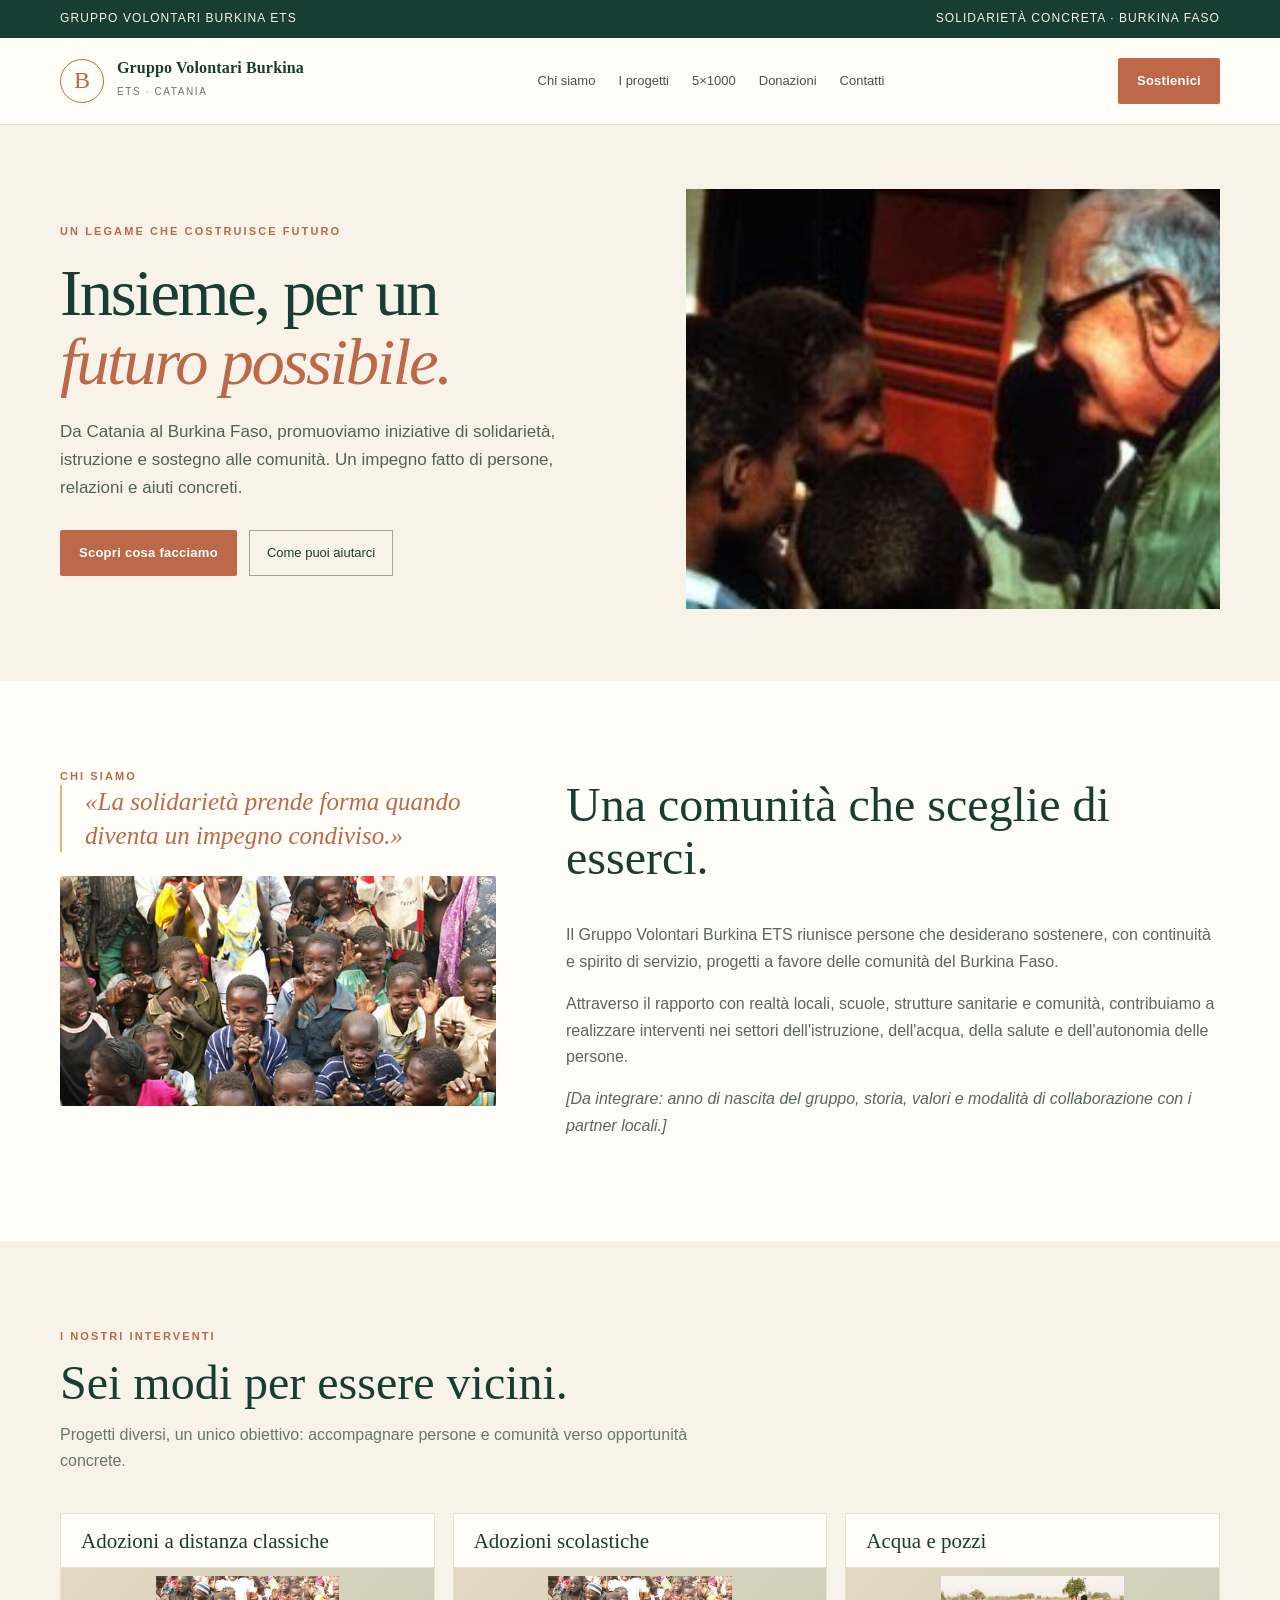
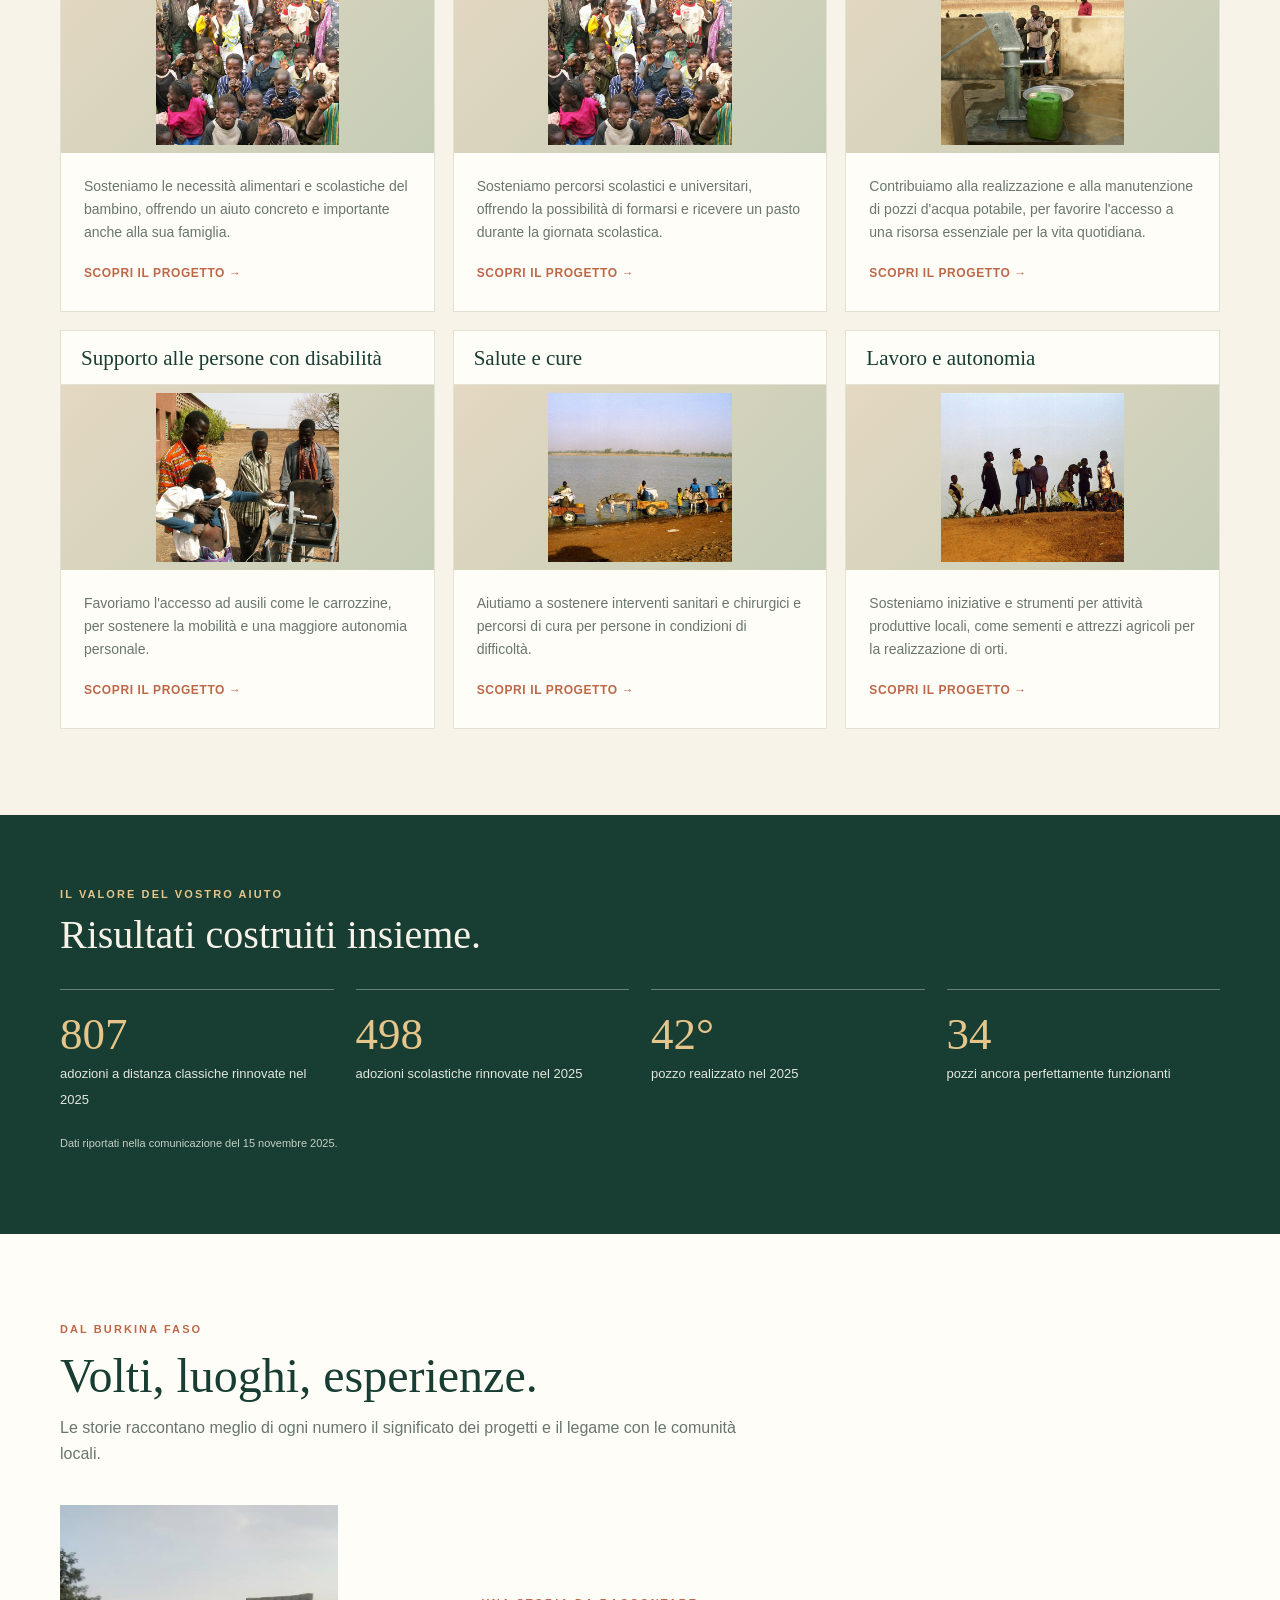
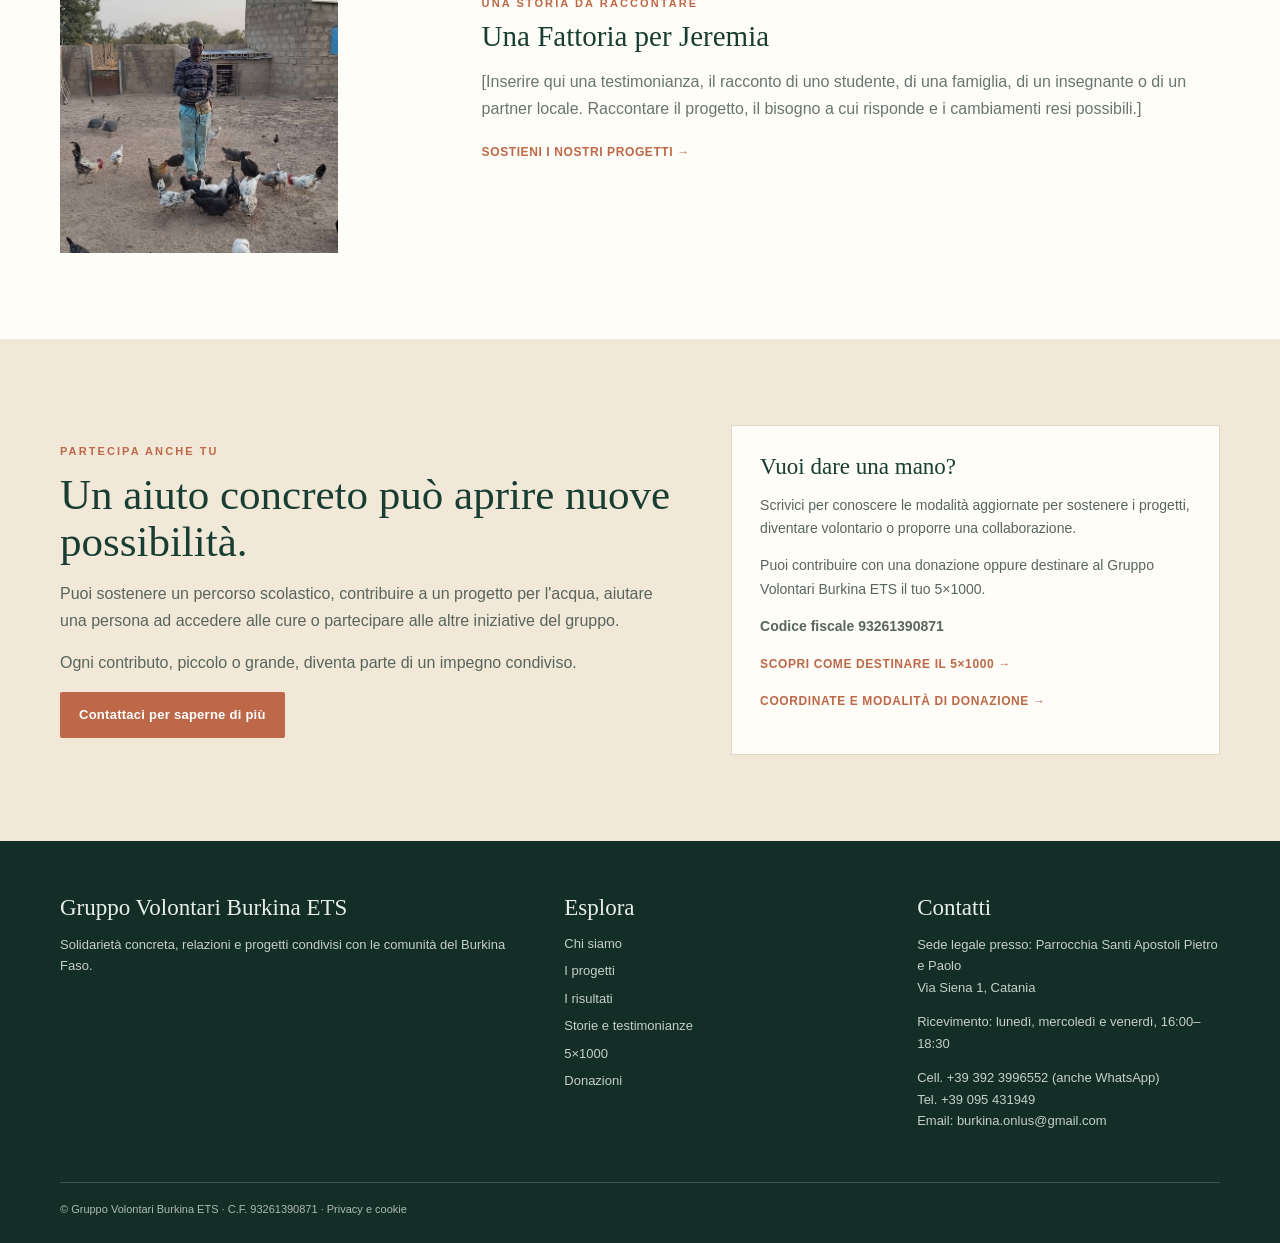
==== index.html @ 6a4afa29 "Remove publication reminder from impact section" ====
<!doctype html>
<html lang="it">
<head>
<meta charset="utf-8"><meta name="viewport" content="width=device-width, initial-scale=1">
<title>Gruppo Volontari Burkina ETS</title>
<meta name="description" content="Gruppo Volontari Burkina ETS: sostegni a distanza, acqua, salute, istruzione e progetti di autonomia in Burkina Faso.">
<style>
:root{--green:#183d32;--green2:#2f5b49;--cream:#f7f3e9;--paper:#fffdf8;--rust:#bd6848;--gold:#d8b879;--ink:#23332c;--muted:#68766d;--line:#e5e0d4;--max:1160px}
*{box-sizing:border-box}html{scroll-behavior:smooth}body{margin:0;background:var(--paper);color:var(--ink);font:16px/1.65 'Avenir Next',Avenir,'Segoe UI',sans-serif}a{color:inherit;text-decoration:none}.wrap{width:min(var(--max),calc(100% - 48px));margin:auto}
.topline{background:var(--green);color:#f8f2e6;font-size:12px;letter-spacing:.09em;text-transform:uppercase;padding:9px 0}.topline .wrap{display:flex;justify-content:space-between;gap:18px}
header{background:var(--paper);position:sticky;top:0;z-index:10;border-bottom:1px solid var(--line)}.nav{height:86px;display:flex;align-items:center;justify-content:space-between;gap:25px}.brand{display:flex;align-items:center;gap:13px}.mark{width:44px;height:44px;border:1px solid var(--rust);border-radius:50%;display:grid;place-items:center;color:var(--rust);font-family:Georgia,serif;font-size:24px}.brand strong{display:block;font:700 16px/1.2 Georgia,serif;letter-spacing:.01em;color:var(--green)}.brand small{font-size:10px;letter-spacing:.16em;text-transform:uppercase;color:var(--muted)}nav{display:flex;align-items:center;gap:23px;font-size:13px;color:#40554a}nav a:hover{color:var(--rust)}.nav-cta,.btn{display:inline-flex;align-items:center;justify-content:center;background:var(--rust);color:white;padding:12px 19px;border-radius:2px;font-size:13px;font-weight:650;letter-spacing:.02em}.nav-cta:hover,.btn:hover{background:#9f5237}
.hero{background:var(--cream);padding:64px 0 72px;overflow:hidden}.hero-grid{display:grid;grid-template-columns:1.03fr .97fr;gap:58px;align-items:center}.eyebrow{font-size:11px;letter-spacing:.19em;text-transform:uppercase;color:var(--rust);font-weight:700}.hero h1{font:500 clamp(42px,5.2vw,70px)/1.04 Georgia,serif;color:var(--green);letter-spacing:-.035em;margin:18px 0 22px}.hero h1 em{font-weight:400;color:var(--rust)}.hero p{font-size:17px;max-width:520px;color:#536258;margin:0 0 28px}.hero-actions{display:flex;gap:12px;align-items:center;flex-wrap:wrap}.btn-outline{display:inline-flex;padding:11px 17px;border:1px solid #9aa69b;color:var(--green);font-size:13px}.visual{position:relative;min-height:420px;height:420px;background:#e8dfcb;overflow:hidden}.visual img{position:absolute;inset:0;width:100%;height:100%;object-fit:cover;display:block}
.section{padding:86px 0}.section-head{max-width:680px;margin-bottom:38px}.section-head h2{font:500 clamp(32px,4vw,48px)/1.1 Georgia,serif;color:var(--green);margin:12px 0}.section-head p{color:var(--muted);margin:0}.intro{display:grid;grid-template-columns:.8fr 1.2fr;gap:70px;align-items:start}.intro-quote{font:italic 25px/1.35 Georgia,serif;color:var(--rust);border-left:2px solid var(--gold);padding-left:23px}.intro-copy p{margin-top:0;color:#59675e}
.projects{background:var(--cream)}.cards{display:grid;grid-template-columns:repeat(3,1fr);gap:18px}.project{background:var(--paper);border:1px solid var(--line)}.project-img{height:185px;display:grid;place-items:center;background:linear-gradient(135deg,#e4d8c2,#c5cdb6);position:relative;color:#425a4b}.project-img.alt{background:linear-gradient(135deg,#d7c5ad,#b5c4bd)}.project-img.gallery{display:grid;grid-template-columns:repeat(3,1fr);gap:3px;background:var(--paper);overflow:hidden}.project-img.gallery img{width:100%;height:100%;min-width:0;object-fit:cover;display:block}.project-img.photo img{width:100%;height:100%;object-fit:cover;display:block}.project-img.warm{background:linear-gradient(135deg,#e7d4b7,#c99b79)}.project-img span{font-size:11px;letter-spacing:.1em;text-transform:uppercase;background:#fffdf0d9;padding:9px 13px}.project-title{padding:15px 20px 13px;background:var(--paper);border-bottom:1px solid var(--line)}.project-title h3{font:500 21px/1.2 Georgia,serif;color:var(--green);margin:0}.project-body{padding:22px 23px 25px}.project-body h3{font:500 23px Georgia,serif;color:var(--green);margin:0 0 9px}.project-body p{font-size:14px;color:var(--muted);margin:0 0 15px}.more{font-size:12px;color:var(--rust);font-weight:700;letter-spacing:.05em;text-transform:uppercase}
.impact{background:var(--green);color:#f8f3e9;padding:70px 0}.impact h2{font:500 40px/1.1 Georgia,serif;margin:10px 0 32px}.stats{display:grid;grid-template-columns:repeat(4,1fr);gap:22px}.stat{border-top:1px solid #ffffff55;padding-top:18px}.stat strong{font:500 45px Georgia,serif;color:#e5c58a;display:block}.stat span{font-size:13px;color:#e2e7df}
.story-grid{display:grid;grid-template-columns:1fr 1fr;gap:24px}.story-photo{min-height:280px;background:linear-gradient(135deg,#d7c6a8,#9eaa8f);display:grid;place-items:center}.story-photo span{background:#fffdf0e8;padding:10px 14px;font-size:11px;letter-spacing:.1em;text-transform:uppercase}.story-text{padding:25px 0}.story-text h3{font:500 29px Georgia,serif;color:var(--green);margin:8px 0 13px}.story-text p{color:var(--muted)}
.help{background:#f2e8d8}.help-grid{display:grid;grid-template-columns:1fr .8fr;gap:60px;align-items:center}.help h2{font:500 43px/1.08 Georgia,serif;color:var(--green);margin:12px 0}.help p{color:#58655d}.help-panel{background:var(--paper);padding:28px;border:1px solid #e2d6c4}.help-panel h3{font:500 23px Georgia,serif;color:var(--green);margin:0 0 12px}.help-panel p{font-size:14px}
footer{background:#122e26;color:#e8eee8;padding:54px 0 24px}.foot-grid{display:grid;grid-template-columns:1fr .7fr 2fr;gap:32px}.foot-title{font:500 23px Georgia,serif;margin-bottom:12px}.foot-grid p,.foot-grid a{font-size:13px;color:#c5d0c8}.foot-grid a{display:block;margin:6px 0}.foot-grid p a{display:inline;margin:0}.copyright{border-top:1px solid #ffffff30;margin-top:38px;padding-top:17px;font-size:11px;color:#aebbb2}
@media(max-width:850px){nav{display:none}.hero-grid,.intro,.help-grid{grid-template-columns:1fr;gap:35px}.visual{height:300px;min-height:300px}.cards{grid-template-columns:repeat(2,1fr)}.stats{grid-template-columns:repeat(2,1fr)}.foot-grid{grid-template-columns:1fr 1fr}}
@media(max-width:560px){.wrap{width:min(var(--max),calc(100% - 32px))}.topline .wrap{font-size:10px}.nav{height:72px}.hero{padding:46px 0}.hero h1{font-size:44px}.section{padding:60px 0}.cards{grid-template-columns:1fr}.project-img{height:165px}.stats{gap:20px}.stat strong{font-size:37px}.story-grid{grid-template-columns:1fr}.story-photo{min-height:210px}.foot-grid{grid-template-columns:1fr;gap:25px}}
.project-title a{display:block}.project-title a:hover h3{color:var(--rust)}.project-image-link{display:block}.project-image-link:focus-visible,.project-title a:focus-visible{outline:3px solid var(--rust);outline-offset:3px}
</style>
<link rel="stylesheet" href="style.css">
</head>
<body>
<div class="topline"><div class="wrap"><span>Gruppo Volontari Burkina ETS</span><span>Solidarietà concreta · Burkina Faso</span></div></div>
<header><div class="wrap nav">
<a class="brand" href="#"><span class="mark">B</span><span><strong>Gruppo Volontari Burkina</strong><small>ETS · Catania</small></span></a>
<nav><a href="#chi-siamo">Chi siamo</a><a href="#progetti">I progetti</a><a href="5x1000.html">5×1000</a><a href="donazioni.html">Donazioni</a><a href="#contatti">Contatti</a></nav>
<a class="nav-cta" href="donazioni.html">Sostienici</a>
</div></header>
<main>
<section class="hero"><div class="wrap hero-grid">
<div><div class="eyebrow">Un legame che costruisce futuro</div><h1>Insieme, per un<br><em>futuro possibile.</em></h1><p>Da Catania al Burkina Faso, promuoviamo iniziative di solidarietà, istruzione e sostegno alle comunità. Un impegno fatto di persone, relazioni e aiuti concreti.</p><div class="hero-actions"><a class="btn" href="#progetti">Scopri cosa facciamo</a><a class="btn-outline" href="#aiutaci">Come puoi aiutarci</a></div></div>
<div class="visual"><img src="Giovanni_Piro.jpg" alt="Giovanni Piro"></div>
</div></section>
<section class="section" id="chi-siamo"><div class="wrap intro">
<div><div class="eyebrow">Chi siamo</div><div class="intro-quote">«La solidarietà prende forma quando diventa un impegno condiviso.»</div>
<div style="margin-top:24px;width:100%;height:230px;max-height:230px;overflow:hidden"><img src="images/bambini.jpg" alt="Bambini del Burkina Faso" style="display:block;width:100%;height:100%;max-width:100%;max-height:100%;object-fit:cover;object-position:center;border-radius:2px"></div></div>
<div class="intro-copy"><div class="section-head"><h2>Una comunità che sceglie di esserci.</h2></div><p>Il Gruppo Volontari Burkina ETS riunisce persone che desiderano sostenere, con continuità e spirito di servizio, progetti a favore delle comunità del Burkina Faso.</p><p>Attraverso il rapporto con realtà locali, scuole, strutture sanitarie e comunità, contribuiamo a realizzare interventi nei settori dell'istruzione, dell'acqua, della salute e dell'autonomia delle persone.</p><p><em>[Da integrare: anno di nascita del gruppo, storia, valori e modalità di collaborazione con i partner locali.]</em></p></div>
</div></section>
<section class="section projects" id="progetti"><div class="wrap"><div class="section-head"><div class="eyebrow">I nostri interventi</div><h2>Sei modi per essere vicini.</h2><p>Progetti diversi, un unico obiettivo: accompagnare persone e comunità verso opportunità concrete.</p></div>
<div class="cards">
<article class="project"><div class="project-title"><a href="sostegni-a-distanza.html" aria-label="Scopri Adozioni a distanza classiche"><h3>Adozioni a distanza classiche</h3></a></div><a href="sostegni-a-distanza.html" class="project-image-link" aria-label="Apri il progetto Adozioni a distanza classiche"><div class="project-img photo-slot" style="height:185px;min-height:185px;max-height:185px;overflow:hidden;display:flex;align-items:center;justify-content:center"><img src="images/bambini.jpg" alt="Bambini sostenuti attraverso le adozioni a distanza classiche" style="display:block;width:100%;height:100%;max-width:100%;max-height:100%;min-width:0;min-height:0;object-fit:contain;padding:8px;box-sizing:border-box"></div></a><div class="project-body"><p>Sosteniamo le necessità alimentari e scolastiche del bambino, offrendo un aiuto concreto e importante anche alla sua famiglia.</p><a class="more" href="sostegni-a-distanza.html">Scopri il progetto →</a></div></article>
<article class="project"><div class="project-title"><a href="adozioni-scolastiche.html" aria-label="Scopri Adozioni scolastiche"><h3>Adozioni scolastiche</h3></a></div><a href="adozioni-scolastiche.html" class="project-image-link" aria-label="Apri il progetto Adozioni scolastiche"><div class="project-img photo-slot" style="height:185px;min-height:185px;max-height:185px;overflow:hidden;display:flex;align-items:center;justify-content:center"><img src="images/bambini.jpg" alt="Bambini coinvolti nei progetti di alimentazione e scuola" style="display:block;width:100%;height:100%;max-width:100%;max-height:100%;min-width:0;min-height:0;object-fit:contain;padding:8px;box-sizing:border-box"></div></a><div class="project-body"><p>Sosteniamo percorsi scolastici e universitari, offrendo la possibilità di formarsi e ricevere un pasto durante la giornata scolastica.</p><a class="more" href="adozioni-scolastiche.html">Scopri il progetto →</a></div></article>
<article class="project"><div class="project-title"><a href="acqua-e-pozzi.html" aria-label="Scopri Acqua e pozzi"><h3>Acqua e pozzi</h3></a></div><a href="acqua-e-pozzi.html" class="project-image-link" aria-label="Apri il progetto Acqua e pozzi"><div class="project-img photo-slot" style="height:185px;min-height:185px;max-height:185px;overflow:hidden;display:flex;align-items:center;justify-content:center"><img src="images/pozzo2.jpg" alt="Pozzo realizzato in Burkina Faso" style="display:block;width:100%;height:100%;max-width:100%;max-height:100%;min-width:0;min-height:0;object-fit:contain;padding:8px;box-sizing:border-box"></div></a><div class="project-body"><p>Contribuiamo alla realizzazione e alla manutenzione di pozzi d'acqua potabile, per favorire l'accesso a una risorsa essenziale per la vita quotidiana.</p><a class="more" href="acqua-e-pozzi.html">Scopri il progetto →</a></div></article>
<article class="project"><div class="project-title"><a href="supporto-disabilita.html" aria-label="Scopri Supporto alle persone con disabilità"><h3>Supporto alle persone con disabilità</h3></a></div><a href="supporto-disabilita.html" class="project-image-link" aria-label="Apri il progetto Supporto alle persone con disabilità"><div class="project-img photo-slot" style="height:185px;min-height:185px;max-height:185px;overflow:hidden;display:flex;align-items:center;justify-content:center"><img src="images/carrozzine2.jpg" alt="Carrozzine per persone con disabilità" style="display:block;width:100%;height:100%;max-width:100%;max-height:100%;min-width:0;min-height:0;object-fit:contain;padding:8px;box-sizing:border-box"></div></a><div class="project-body"><p>Favoriamo l'accesso ad ausili come le carrozzine, per sostenere la mobilità e una maggiore autonomia personale.</p><a class="more" href="supporto-disabilita.html">Scopri il progetto →</a></div></article>
<article class="project"><div class="project-title"><a href="salute-e-cure.html" aria-label="Scopri Salute e cure"><h3>Salute e cure</h3></a></div><a href="salute-e-cure.html" class="project-image-link" aria-label="Apri il progetto Salute e cure"><div class="project-img photo-slot" style="height:185px;min-height:185px;max-height:185px;overflow:hidden;display:flex;align-items:center;justify-content:center"><img src="images/popolazione.jpg" alt="Persone del Burkina Faso coinvolte nei progetti per la salute e le cure" style="display:block;width:100%;height:100%;max-width:100%;max-height:100%;min-width:0;min-height:0;object-fit:contain;padding:8px;box-sizing:border-box"></div></a><div class="project-body"><p>Aiutiamo a sostenere interventi sanitari e chirurgici e percorsi di cura per persone in condizioni di difficoltà.</p><a class="more" href="salute-e-cure.html">Scopri il progetto →</a></div></article>
<article class="project"><div class="project-title"><a href="lavoro-e-autonomia.html" aria-label="Scopri Lavoro e autonomia"><h3>Lavoro e autonomia</h3></a></div><a href="lavoro-e-autonomia.html" class="project-image-link" aria-label="Apri il progetto Lavoro e autonomia"><div class="project-img photo-slot" style="height:185px;min-height:185px;max-height:185px;overflow:hidden;display:flex;align-items:center;justify-content:center"><img src="images/madri.jpg" alt="Donne coinvolte in un progetto di lavoro e autonomia" style="display:block;width:100%;height:100%;max-width:100%;max-height:100%;min-width:0;min-height:0;object-fit:contain;padding:8px;box-sizing:border-box"></div></a><div class="project-body"><p>Sosteniamo iniziative e strumenti per attività produttive locali, come sementi e attrezzi agricoli per la realizzazione di orti.</p><a class="more" href="lavoro-e-autonomia.html">Scopri il progetto →</a></div></article>
</div></div></section>
<section class="impact" id="risultati"><div class="wrap"><div class="eyebrow" style="color:#e5c58a">Il valore del vostro aiuto</div><h2>Risultati costruiti insieme.</h2><div class="stats">
<div class="stat"><strong>807</strong><span>adozioni a distanza classiche rinnovate nel 2025</span></div><div class="stat"><strong>498</strong><span>adozioni scolastiche rinnovate nel 2025</span></div><div class="stat"><strong>42°</strong><span>pozzo realizzato nel 2025</span></div><div class="stat"><strong>34</strong><span>pozzi ancora perfettamente funzionanti</span></div>
</div><p style="font-size:11px;color:#c5d0c8;margin-top:22px">Dati riportati nella comunicazione del 15 novembre 2025.</p></div></section>
<section class="section" id="storie"><div class="wrap"><div class="section-head"><div class="eyebrow">Dal Burkina Faso</div><h2>Volti, luoghi, esperienze.</h2><p>Le storie raccontano meglio di ogni numero il significato dei progetti e il legame con le comunità locali.</p></div>
<div class="story-grid" style="grid-template-columns:0.7fr 1.3fr;align-items:center"><div class="story-photo" style="aspect-ratio:4/5;width:70%;min-height:0;height:auto;overflow:hidden;display:block;background:#e8dfcb"><img src="images/Jeremia.jpg" alt="Jeremia in Burkina Faso" style="display:block;width:100%;height:100%;object-fit:cover;object-position:center 20%"></div><div class="story-text"><div class="eyebrow">Una storia da raccontare</div><h3>Una Fattoria per Jeremia</h3><p>[Inserire qui una testimonianza, il racconto di uno studente, di una famiglia, di un insegnante o di un partner locale. Raccontare il progetto, il bisogno a cui risponde e i cambiamenti resi possibili.]</p><a class="more" href="donazioni.html">Sostieni i nostri progetti →</a></div></div>
</div></section>
<section class="section help" id="aiutaci"><div class="wrap help-grid"><div><div class="eyebrow">Partecipa anche tu</div><h2>Un aiuto concreto può aprire nuove possibilità.</h2><p>Puoi sostenere un percorso scolastico, contribuire a un progetto per l'acqua, aiutare una persona ad accedere alle cure o partecipare alle altre iniziative del gruppo.</p><p>Ogni contributo, piccolo o grande, diventa parte di un impegno condiviso.</p><a class="btn" href="donazioni.html">Contattaci per saperne di più</a></div>
<div class="help-panel"><h3>Vuoi dare una mano?</h3><p>Scrivici per conoscere le modalità aggiornate per sostenere i progetti, diventare volontario o proporre una collaborazione.</p><p>Puoi contribuire con una donazione oppure destinare al Gruppo Volontari Burkina ETS il tuo 5×1000.</p><p><strong>Codice fiscale 93261390871</strong></p><p><a class="more" href="5x1000.html">Scopri come destinare il 5×1000 →</a></p><p><a class="more" href="donazioni.html">Coordinate e modalità di donazione →</a></p></div></div></section>
</main>
<footer id="contatti"><div class="wrap"><div class="foot-grid">
<div><div class="foot-title">Gruppo Volontari Burkina ETS</div><p>Solidarietà concreta, relazioni e progetti condivisi con le comunità del Burkina Faso.</p></div>
<div><div class="foot-title">Esplora</div><a href="#chi-siamo">Chi siamo</a><a href="#progetti">I progetti</a><a href="#risultati">I risultati</a><a href="#storie">Storie e testimonianze</a><a href="5x1000.html">5×1000</a><a href="donazioni.html">Donazioni</a></div>
<div><div class="foot-title">Contatti</div><p>Sede legale presso: Parrocchia Santi Apostoli Pietro e Paolo<br>Via Siena 1, Catania</p><p>Ricevimento: lunedì, mercoledì e venerdì, 16:00–18:30</p><p>Cell. <a href="tel:+393923996552">+39 392 3996552</a> (anche WhatsApp)<br>Tel. <a href="tel:+39095431949">+39 095 431949</a><br>Email: <a href="mailto:burkina.onlus@gmail.com">burkina.onlus@gmail.com</a></p></div>
</div><div class="copyright">© Gruppo Volontari Burkina ETS · C.F. 93261390871 · Privacy e cookie</div></div></footer>
</body></html>
---- style.css ----
:root{--green:#183d32;--green2:#2f5b49;--cream:#f7f3e9;--paper:#fffdf8;--rust:#bd6848;--gold:#d8b879;--ink:#23332c;--muted:#68766d;--line:#e5e0d4;--max:1160px}
*{box-sizing:border-box}html{scroll-behavior:smooth}body{margin:0;background:var(--paper);color:var(--ink);font:16px/1.65 'Avenir Next',Avenir,'Segoe UI',sans-serif}a{color:inherit;text-decoration:none}.wrap{width:min(var(--max),calc(100% - 48px));margin:auto}
.topline{background:var(--green);color:#f8f2e6;font-size:12px;letter-spacing:.09em;text-transform:uppercase;padding:9px 0}.topline .wrap{display:flex;justify-content:space-between;gap:18px}
header{background:var(--paper);position:sticky;top:0;z-index:10;border-bottom:1px solid var(--line)}.nav{height:86px;display:flex;align-items:center;justify-content:space-between;gap:25px}.brand{display:flex;align-items:center;gap:13px}.mark{width:44px;height:44px;border:1px solid var(--rust);border-radius:50%;display:grid;place-items:center;color:var(--rust);font-family:Georgia,serif;font-size:24px}.brand strong{display:block;font:700 16px/1.2 Georgia,serif;letter-spacing:.01em;color:var(--green)}.brand small{font-size:10px;letter-spacing:.16em;text-transform:uppercase;color:var(--muted)}nav{display:flex;align-items:center;gap:23px;font-size:13px;color:#40554a}nav a:hover{color:var(--rust)}.nav-cta,.btn{display:inline-flex;align-items:center;justify-content:center;background:var(--rust);color:white;padding:12px 19px;border-radius:2px;font-size:13px;font-weight:650;letter-spacing:.02em}.nav-cta:hover,.btn:hover{background:#9f5237}
.hero{background:var(--cream);padding:64px 0 72px;overflow:hidden}.hero-grid{display:grid;grid-template-columns:1.03fr .97fr;gap:58px;align-items:center}.eyebrow{font-size:11px;letter-spacing:.19em;text-transform:uppercase;color:var(--rust);font-weight:700}.hero h1{font:500 clamp(42px,5.2vw,70px)/1.04 Georgia,serif;color:var(--green);letter-spacing:-.035em;margin:18px 0 22px}.hero h1 em{font-weight:400;color:var(--rust)}.hero p{font-size:17px;max-width:520px;color:#536258;margin:0 0 28px}.hero-actions{display:flex;gap:12px;align-items:center;flex-wrap:wrap}.btn-outline{display:inline-flex;padding:11px 17px;border:1px solid #9aa69b;color:var(--green);font-size:13px}.visual{position:relative;min-height:420px;background:#e8dfcb;display:flex;align-items:center;justify-content:center;overflow:hidden}.visual:before{content:"";position:absolute;inset:0;background:linear-gradient(135deg,rgba(24,61,50,.15),transparent 55%),radial-gradient(ellipse at 70% 25%,#d6b78b 0 12%,transparent 13%),linear-gradient(155deg,#d9c6a4,#b9c2a5 55%,#8c9b7c)}.photo-note{position:relative;z-index:1;background:rgba(255,253,248,.91);padding:17px 21px;max-width:260px;text-align:center;color:var(--green);box-shadow:0 12px 40px #203b2b20}.photo-note b{display:block;font:500 19px Georgia,serif;margin-bottom:5px}.photo-note span{font-size:11px;color:var(--muted)}
.section{padding:86px 0}.section-head{max-width:680px;margin-bottom:38px}.section-head h2{font:500 clamp(32px,4vw,48px)/1.1 Georgia,serif;color:var(--green);margin:12px 0}.section-head p{color:var(--muted);margin:0}.intro{display:grid;grid-template-columns:.8fr 1.2fr;gap:70px;align-items:start}.intro-quote{font:italic 25px/1.35 Georgia,serif;color:var(--rust);border-left:2px solid var(--gold);padding-left:23px}.intro-copy p{margin-top:0;color:#59675e}
.projects{background:var(--cream)}.cards{display:grid;grid-template-columns:repeat(3,1fr);gap:18px}.project{background:var(--paper);border:1px solid var(--line)}.project-img{height:185px;display:grid;place-items:center;background:linear-gradient(135deg,#e4d8c2,#c5cdb6);position:relative;color:#425a4b}.project-img.alt{background:linear-gradient(135deg,#d7c5ad,#b5c4bd)}.project-img.warm{background:linear-gradient(135deg,#e7d4b7,#c99b79)}.project-img span{font-size:11px;letter-spacing:.1em;text-transform:uppercase;background:#fffdf0d9;padding:9px 13px}.project-body{padding:22px 23px 25px}.project-body h3{font:500 23px Georgia,serif;color:var(--green);margin:0 0 9px}.project-body p{font-size:14px;color:var(--muted);margin:0 0 15px}.more{font-size:12px;color:var(--rust);font-weight:700;letter-spacing:.05em;text-transform:uppercase}
.impact{background:var(--green);color:#f8f3e9;padding:70px 0}.impact h2{font:500 40px/1.1 Georgia,serif;margin:10px 0 32px}.stats{display:grid;grid-template-columns:repeat(4,1fr);gap:22px}.stat{border-top:1px solid #ffffff55;padding-top:18px}.stat strong{font:500 45px Georgia,serif;color:#e5c58a;display:block}.stat span{font-size:13px;color:#e2e7df}
.story-grid{display:grid;grid-template-columns:1fr 1fr;gap:24px}.story-photo{min-height:280px;background:linear-gradient(135deg,#d7c6a8,#9eaa8f);display:grid;place-items:center}.story-photo span{background:#fffdf0e8;padding:10px 14px;font-size:11px;letter-spacing:.1em;text-transform:uppercase}.story-text{padding:25px 0}.story-text h3{font:500 29px Georgia,serif;color:var(--green);margin:8px 0 13px}.story-text p{color:var(--muted)}
.help{background:#f2e8d8}.help-grid{display:grid;grid-template-columns:1fr .8fr;gap:60px;align-items:center}.help h2{font:500 43px/1.08 Georgia,serif;color:var(--green);margin:12px 0}.help p{color:#58655d}.help-panel{background:var(--paper);padding:28px;border:1px solid #e2d6c4}.help-panel h3{font:500 23px Georgia,serif;color:var(--green);margin:0 0 12px}.help-panel p{font-size:14px}
footer{background:#122e26;color:#e8eee8;padding:54px 0 24px}.foot-grid{display:grid;grid-template-columns:1.2fr .8fr .8fr;gap:50px}.foot-title{font:500 23px Georgia,serif;margin-bottom:12px}.foot-grid p,.foot-grid a{font-size:13px;color:#c5d0c8}.foot-grid a{display:block;margin:6px 0}.copyright{border-top:1px solid #ffffff30;margin-top:38px;padding-top:17px;font-size:11px;color:#aebbb2}
@media(max-width:850px){nav{display:none}.hero-grid,.intro,.help-grid{grid-template-columns:1fr;gap:35px}.visual{min-height:300px}.cards{grid-template-columns:repeat(2,1fr)}.stats{grid-template-columns:repeat(2,1fr)}.foot-grid{grid-template-columns:1fr 1fr}}
@media(max-width:560px){.wrap{width:min(var(--max),calc(100% - 32px))}.topline .wrap{font-size:10px}.nav{height:72px}.hero{padding:46px 0}.hero h1{font-size:44px}.section{padding:60px 0}.cards{grid-template-columns:1fr}.project-img{height:165px}.stats{gap:20px}.stat strong{font-size:37px}.story-grid{grid-template-columns:1fr}.story-photo{min-height:210px}.foot-grid{grid-template-columns:1fr;gap:25px}}

/* Pagine di approfondimento e donazioni */
.page-hero{background:var(--cream);padding:64px 0 58px}.page-hero h1{font:500 clamp(40px,5vw,62px)/1.05 Georgia,serif;color:var(--green);margin:14px 0}.page-hero p{max-width:760px;color:#59675e;font-size:18px}.breadcrumb{font-size:12px;color:var(--muted);margin-bottom:24px}.content-grid{display:grid;grid-template-columns:1.3fr .7fr;gap:55px;align-items:start}.prose h2{font:500 32px Georgia,serif;color:var(--green);margin:32px 0 12px}.prose p,.prose li{color:#58665d}.sidebox{background:var(--cream);padding:27px;border:1px solid var(--line)}.sidebox h3{font:500 23px Georgia,serif;color:var(--green);margin:0 0 12px}.sidebox p{font-size:14px;color:#58665d}.bank{background:white;border:1px solid var(--line);padding:18px;margin:14px 0;overflow-wrap:anywhere}.bank strong{display:block;color:var(--green);margin-bottom:5px}.bank code{font-size:14px;color:#293b31}.copy-note{font-size:12px;color:var(--muted)}.action-row{display:flex;gap:12px;flex-wrap:wrap;margin-top:25px}.contact-list p{margin:8px 0}.contact-list a{color:var(--rust);font-weight:650}.tax-code{font:600 clamp(28px,4vw,40px)/1.2 Georgia,serif;letter-spacing:.08em;color:var(--green);background:#f2e8d8;padding:18px 22px;display:inline-block;margin:12px 0}.notice{font-size:12px;color:var(--muted);border-left:2px solid var(--gold);padding-left:14px}.detail-photo{min-height:250px;background:linear-gradient(135deg,#e4d8c2,#b8c6b5);display:grid;place-items:center;margin:25px 0}.detail-photo span{background:#fffdf0e8;padding:10px 14px;font-size:11px;letter-spacing:.1em;text-transform:uppercase}@media(max-width:850px){.content-grid{grid-template-columns:1fr;gap:25px}}
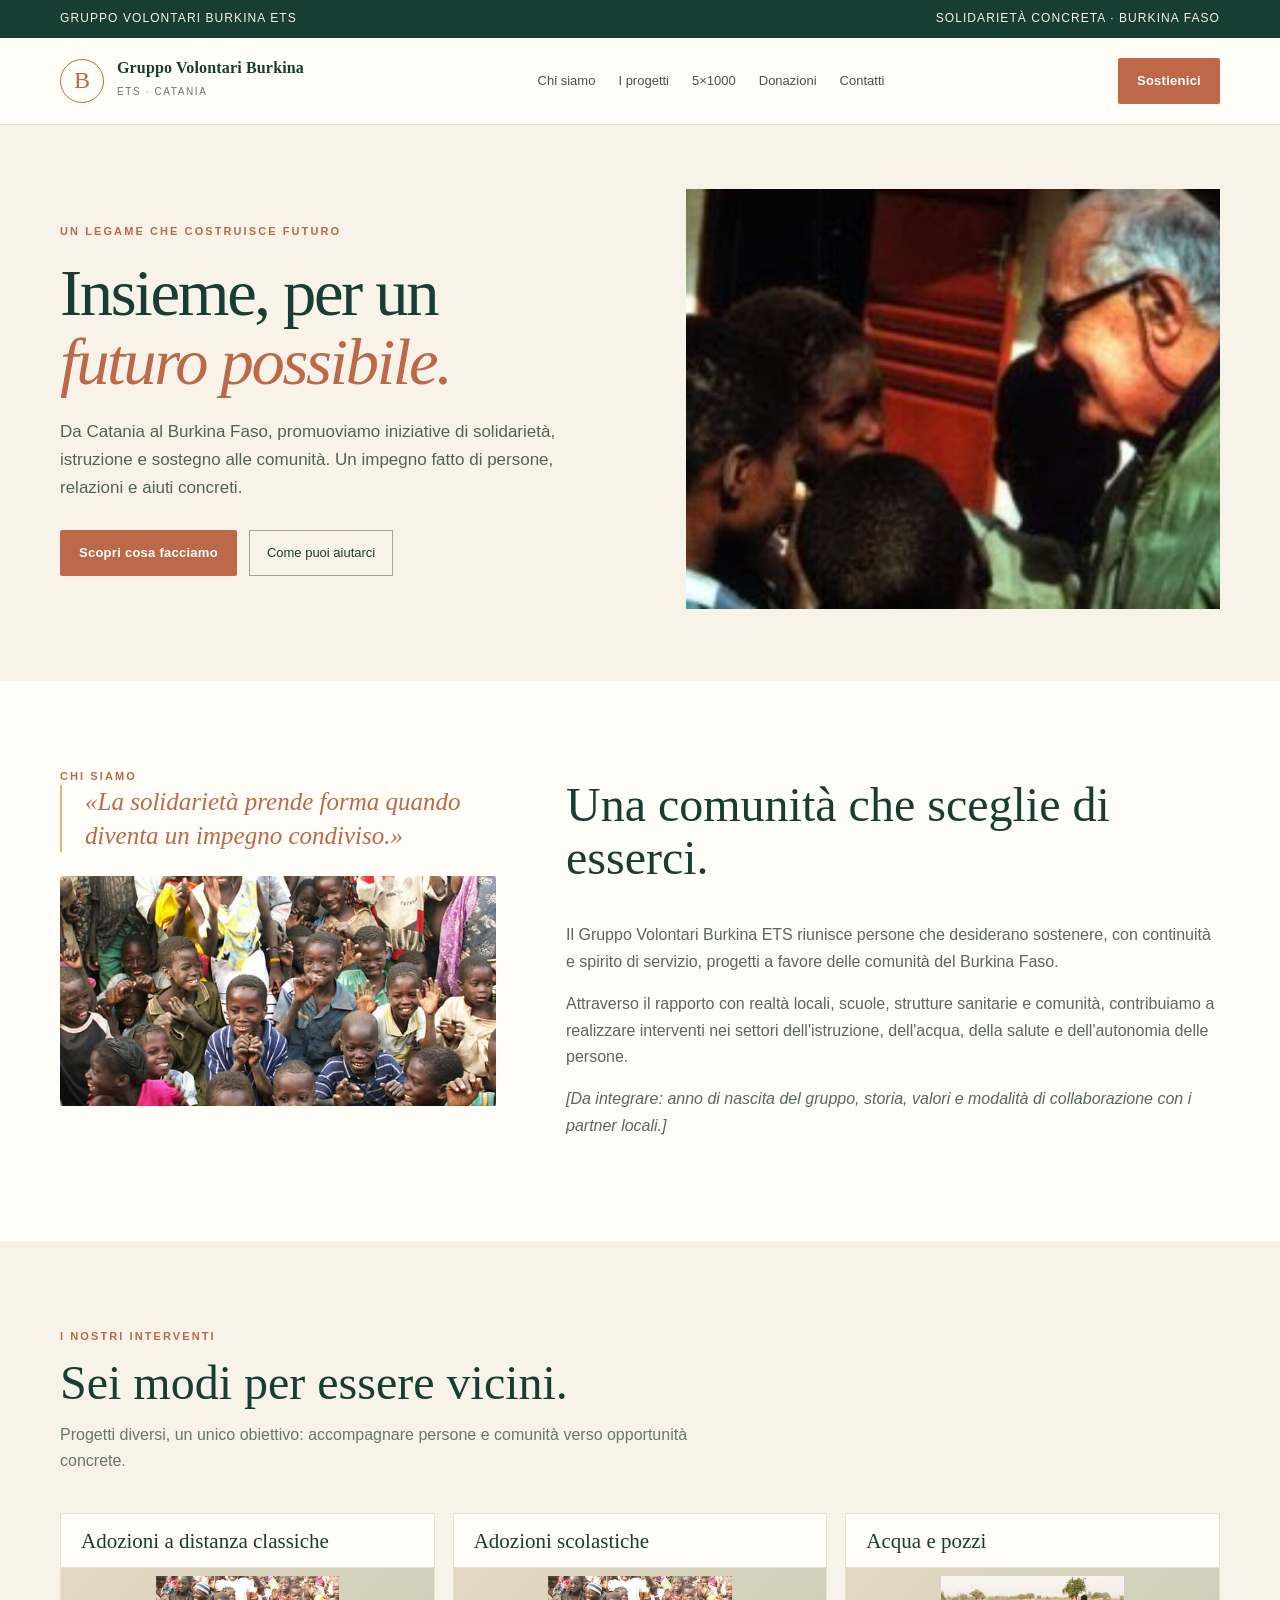
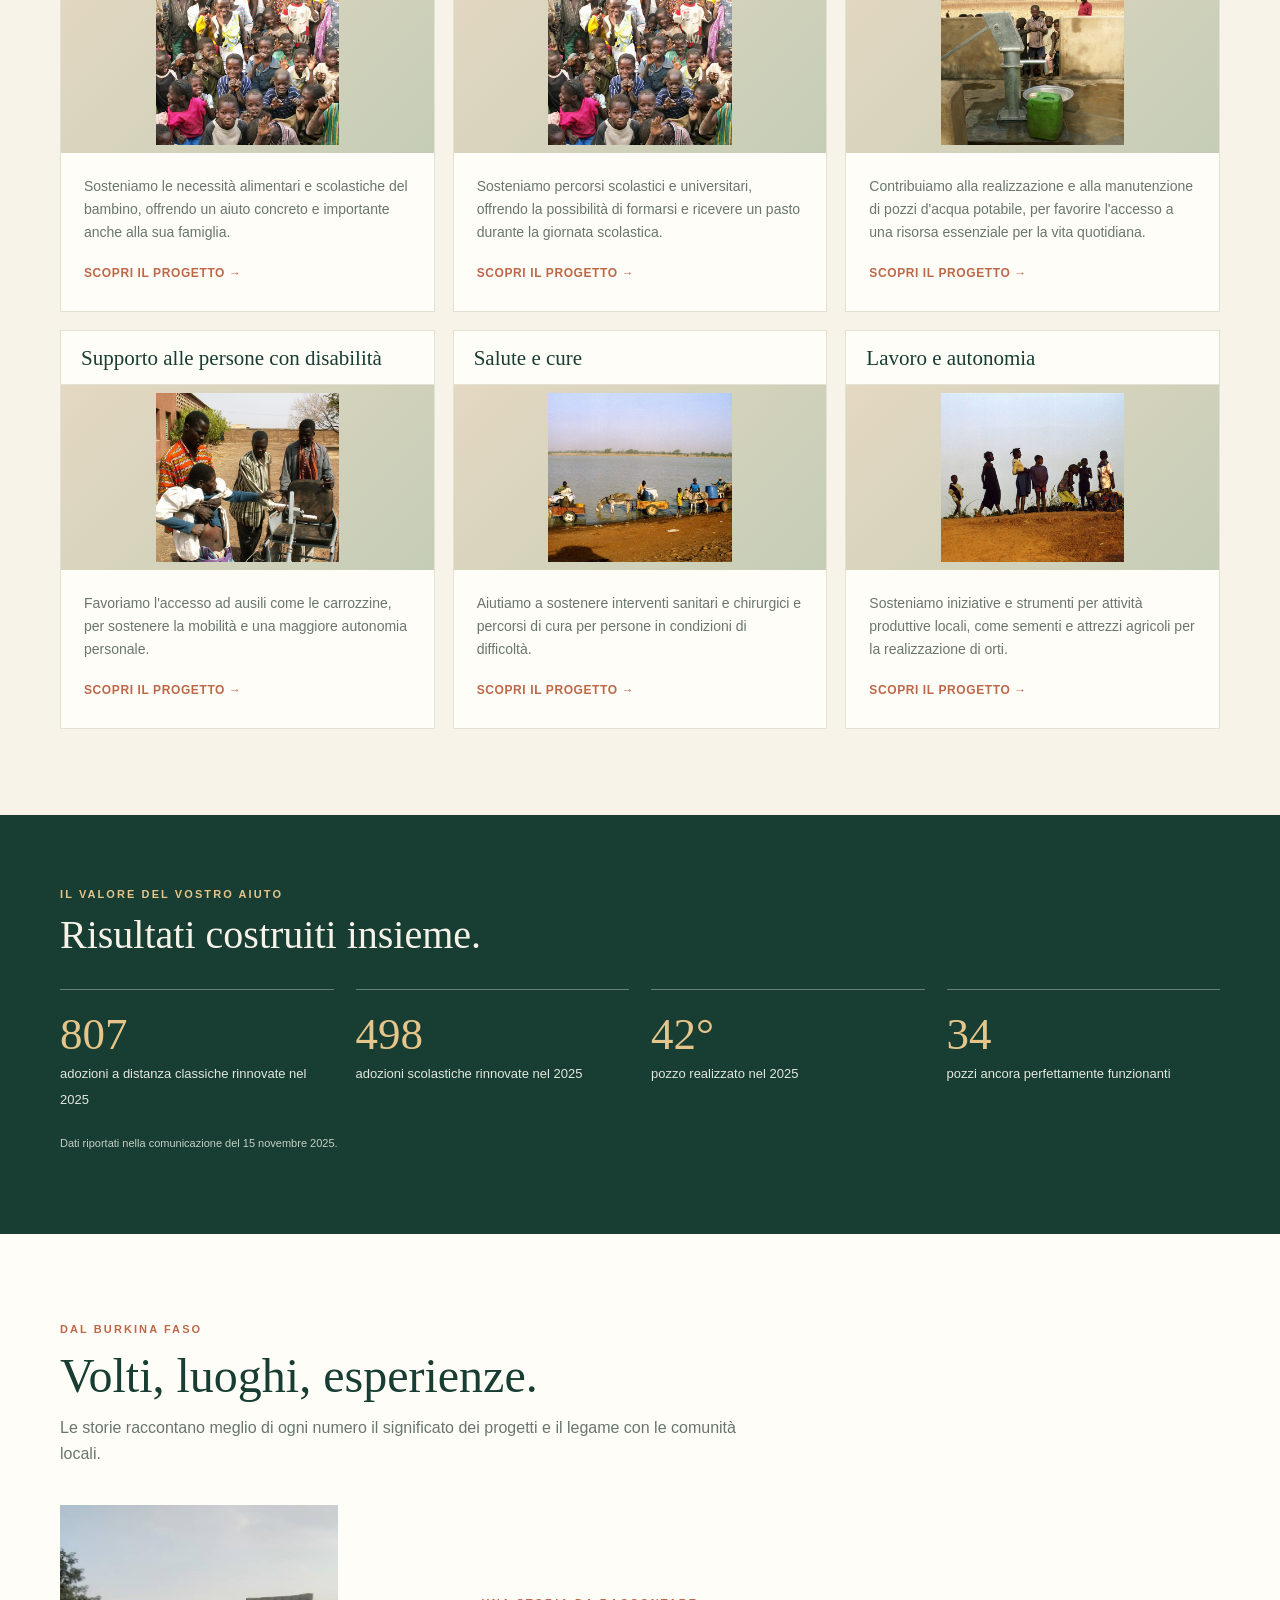
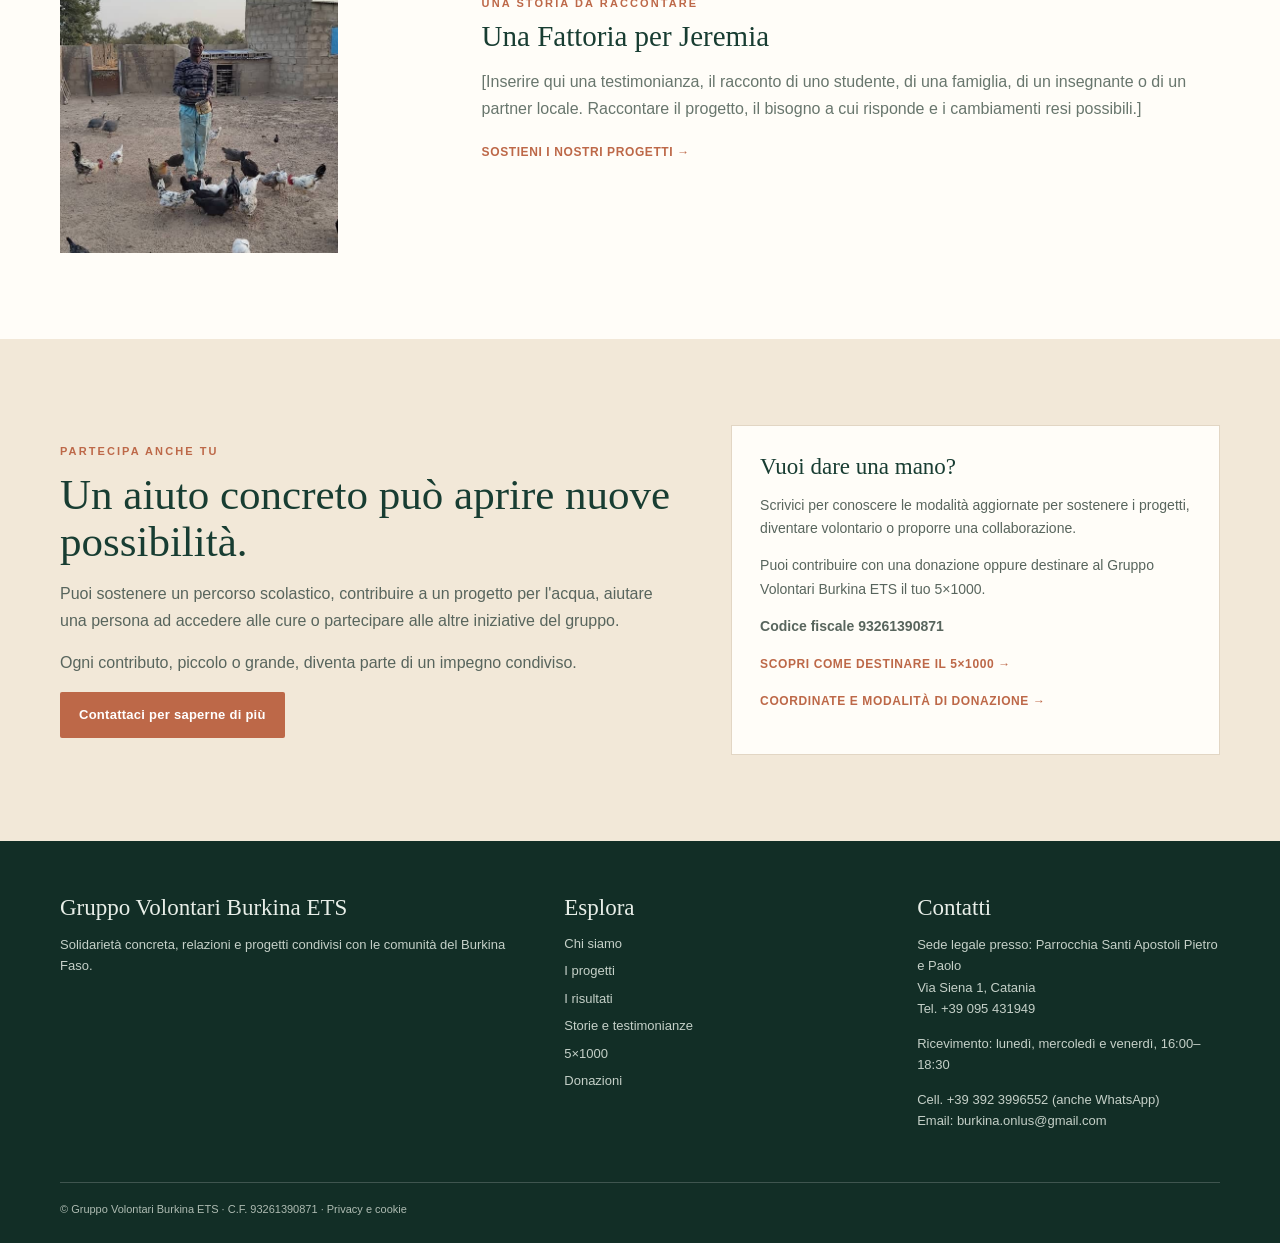
==== commit c393c369: "Sposta il telefono fisso sotto l'indirizzo" ====
--- a/index.html
+++ b/index.html
@@ -32,7 +32,7 @@
 <main>
 <section class="hero"><div class="wrap hero-grid">
 <div><div class="eyebrow">Un legame che costruisce futuro</div><h1>Insieme, per un<br><em>futuro possibile.</em></h1><p>Da Catania al Burkina Faso, promuoviamo iniziative di solidarietà, istruzione e sostegno alle comunità. Un impegno fatto di persone, relazioni e aiuti concreti.</p><div class="hero-actions"><a class="btn" href="#progetti">Scopri cosa facciamo</a><a class="btn-outline" href="#aiutaci">Come puoi aiutarci</a></div></div>
-<div class="visual"><img src="Giovanni_Piro.jpg" alt="Giovanni Piro"></div>
+<a href="Giovanni_Piro.jpg" target="_blank" rel="noopener" aria-label="Apri la fotografia di Giovanni Piro a grandezza originale" style="display:block"><div class="visual" style="cursor:zoom-in"><img src="Giovanni_Piro.jpg" alt="Giovanni Piro — clicca per aprire la fotografia intera"></div></a>
 </div></section>
 <section class="section" id="chi-siamo"><div class="wrap intro">
 <div><div class="eyebrow">Chi siamo</div><div class="intro-quote">«La solidarietà prende forma quando diventa un impegno condiviso.»</div>
@@ -52,7 +52,7 @@
 <div class="stat"><strong>807</strong><span>adozioni a distanza classiche rinnovate nel 2025</span></div><div class="stat"><strong>498</strong><span>adozioni scolastiche rinnovate nel 2025</span></div><div class="stat"><strong>42°</strong><span>pozzo realizzato nel 2025</span></div><div class="stat"><strong>34</strong><span>pozzi ancora perfettamente funzionanti</span></div>
 </div><p style="font-size:11px;color:#c5d0c8;margin-top:22px">Dati riportati nella comunicazione del 15 novembre 2025.</p></div></section>
 <section class="section" id="storie"><div class="wrap"><div class="section-head"><div class="eyebrow">Dal Burkina Faso</div><h2>Volti, luoghi, esperienze.</h2><p>Le storie raccontano meglio di ogni numero il significato dei progetti e il legame con le comunità locali.</p></div>
-<div class="story-grid" style="grid-template-columns:0.7fr 1.3fr;align-items:center"><div class="story-photo" style="aspect-ratio:4/5;width:70%;min-height:0;height:auto;overflow:hidden;display:block;background:#e8dfcb"><img src="images/Jeremia.jpg" alt="Jeremia in Burkina Faso" style="display:block;width:100%;height:100%;object-fit:cover;object-position:center 20%"></div><div class="story-text"><div class="eyebrow">Una storia da raccontare</div><h3>Una Fattoria per Jeremia</h3><p>[Inserire qui una testimonianza, il racconto di uno studente, di una famiglia, di un insegnante o di un partner locale. Raccontare il progetto, il bisogno a cui risponde e i cambiamenti resi possibili.]</p><a class="more" href="donazioni.html">Sostieni i nostri progetti →</a></div></div>
+<div class="story-grid jeremia-story" style="grid-template-columns:0.7fr 1.3fr;align-items:center"><a href="images/Jeremia.jpg" target="_blank" rel="noopener" aria-label="Apri la fotografia di Jeremia a grandezza originale" style="display:block;width:70%;text-decoration:none"><div class="story-photo" style="aspect-ratio:4/5;width:100%;min-height:0;height:auto;overflow:hidden;display:block;background:#e8dfcb;cursor:zoom-in"><img src="images/Jeremia.jpg" alt="Jeremia in Burkina Faso — clicca per aprire la fotografia intera" style="display:block;width:100%;height:100%;object-fit:cover;object-position:center 20%"></div></a><div class="story-text"><div class="eyebrow">Una storia da raccontare</div><h3>Una Fattoria per Jeremia</h3><p>[Inserire qui una testimonianza, il racconto di uno studente, di una famiglia, di un insegnante o di un partner locale. Raccontare il progetto, il bisogno a cui risponde e i cambiamenti resi possibili.]</p><a class="more" href="donazioni.html">Sostieni i nostri progetti →</a></div></div>
 </div></section>
 <section class="section help" id="aiutaci"><div class="wrap help-grid"><div><div class="eyebrow">Partecipa anche tu</div><h2>Un aiuto concreto può aprire nuove possibilità.</h2><p>Puoi sostenere un percorso scolastico, contribuire a un progetto per l'acqua, aiutare una persona ad accedere alle cure o partecipare alle altre iniziative del gruppo.</p><p>Ogni contributo, piccolo o grande, diventa parte di un impegno condiviso.</p><a class="btn" href="donazioni.html">Contattaci per saperne di più</a></div>
 <div class="help-panel"><h3>Vuoi dare una mano?</h3><p>Scrivici per conoscere le modalità aggiornate per sostenere i progetti, diventare volontario o proporre una collaborazione.</p><p>Puoi contribuire con una donazione oppure destinare al Gruppo Volontari Burkina ETS il tuo 5×1000.</p><p><strong>Codice fiscale 93261390871</strong></p><p><a class="more" href="5x1000.html">Scopri come destinare il 5×1000 →</a></p><p><a class="more" href="donazioni.html">Coordinate e modalità di donazione →</a></p></div></div></section>
@@ -60,6 +60,6 @@
 <footer id="contatti"><div class="wrap"><div class="foot-grid">
 <div><div class="foot-title">Gruppo Volontari Burkina ETS</div><p>Solidarietà concreta, relazioni e progetti condivisi con le comunità del Burkina Faso.</p></div>
 <div><div class="foot-title">Esplora</div><a href="#chi-siamo">Chi siamo</a><a href="#progetti">I progetti</a><a href="#risultati">I risultati</a><a href="#storie">Storie e testimonianze</a><a href="5x1000.html">5×1000</a><a href="donazioni.html">Donazioni</a></div>
-<div><div class="foot-title">Contatti</div><p>Sede legale presso: Parrocchia Santi Apostoli Pietro e Paolo<br>Via Siena 1, Catania</p><p>Ricevimento: lunedì, mercoledì e venerdì, 16:00–18:30</p><p>Cell. <a href="tel:+393923996552">+39 392 3996552</a> (anche WhatsApp)<br>Tel. <a href="tel:+39095431949">+39 095 431949</a><br>Email: <a href="mailto:burkina.onlus@gmail.com">burkina.onlus@gmail.com</a></p></div>
+<div><div class="foot-title">Contatti</div><p>Sede legale presso: Parrocchia Santi Apostoli Pietro e Paolo<br>Via Siena 1, Catania<br>Tel. <a href="tel:+39095431949">+39 095 431949</a></p><p>Ricevimento: lunedì, mercoledì e venerdì, 16:00–18:30</p><p>Cell. <a href="tel:+393923996552">+39 392 3996552</a> (anche WhatsApp)<br>Email: <a href="mailto:burkina.onlus@gmail.com">burkina.onlus@gmail.com</a></p></div>
 </div><div class="copyright">© Gruppo Volontari Burkina ETS · C.F. 93261390871 · Privacy e cookie</div></div></footer>
 </body></html>
--- a/style.css
+++ b/style.css
@@ -15,3 +15,5 @@
 
 /* Pagine di approfondimento e donazioni */
 .page-hero{background:var(--cream);padding:64px 0 58px}.page-hero h1{font:500 clamp(40px,5vw,62px)/1.05 Georgia,serif;color:var(--green);margin:14px 0}.page-hero p{max-width:760px;color:#59675e;font-size:18px}.breadcrumb{font-size:12px;color:var(--muted);margin-bottom:24px}.content-grid{display:grid;grid-template-columns:1.3fr .7fr;gap:55px;align-items:start}.prose h2{font:500 32px Georgia,serif;color:var(--green);margin:32px 0 12px}.prose p,.prose li{color:#58665d}.sidebox{background:var(--cream);padding:27px;border:1px solid var(--line)}.sidebox h3{font:500 23px Georgia,serif;color:var(--green);margin:0 0 12px}.sidebox p{font-size:14px;color:#58665d}.bank{background:white;border:1px solid var(--line);padding:18px;margin:14px 0;overflow-wrap:anywhere}.bank strong{display:block;color:var(--green);margin-bottom:5px}.bank code{font-size:14px;color:#293b31}.copy-note{font-size:12px;color:var(--muted)}.action-row{display:flex;gap:12px;flex-wrap:wrap;margin-top:25px}.contact-list p{margin:8px 0}.contact-list a{color:var(--rust);font-weight:650}.tax-code{font:600 clamp(28px,4vw,40px)/1.2 Georgia,serif;letter-spacing:.08em;color:var(--green);background:#f2e8d8;padding:18px 22px;display:inline-block;margin:12px 0}.notice{font-size:12px;color:var(--muted);border-left:2px solid var(--gold);padding-left:14px}.detail-photo{min-height:250px;background:linear-gradient(135deg,#e4d8c2,#b8c6b5);display:grid;place-items:center;margin:25px 0}.detail-photo span{background:#fffdf0e8;padding:10px 14px;font-size:11px;letter-spacing:.1em;text-transform:uppercase}@media(max-width:850px){.content-grid{grid-template-columns:1fr;gap:25px}}
+
+@media(max-width:560px){.story-grid.jeremia-story{grid-template-columns:.9fr 1.1fr!important;gap:10px!important}.jeremia-story>a{width:100%!important}.jeremia-story .story-text{min-width:0}.jeremia-story .story-text h3{font-size:23px;line-height:1.15}}
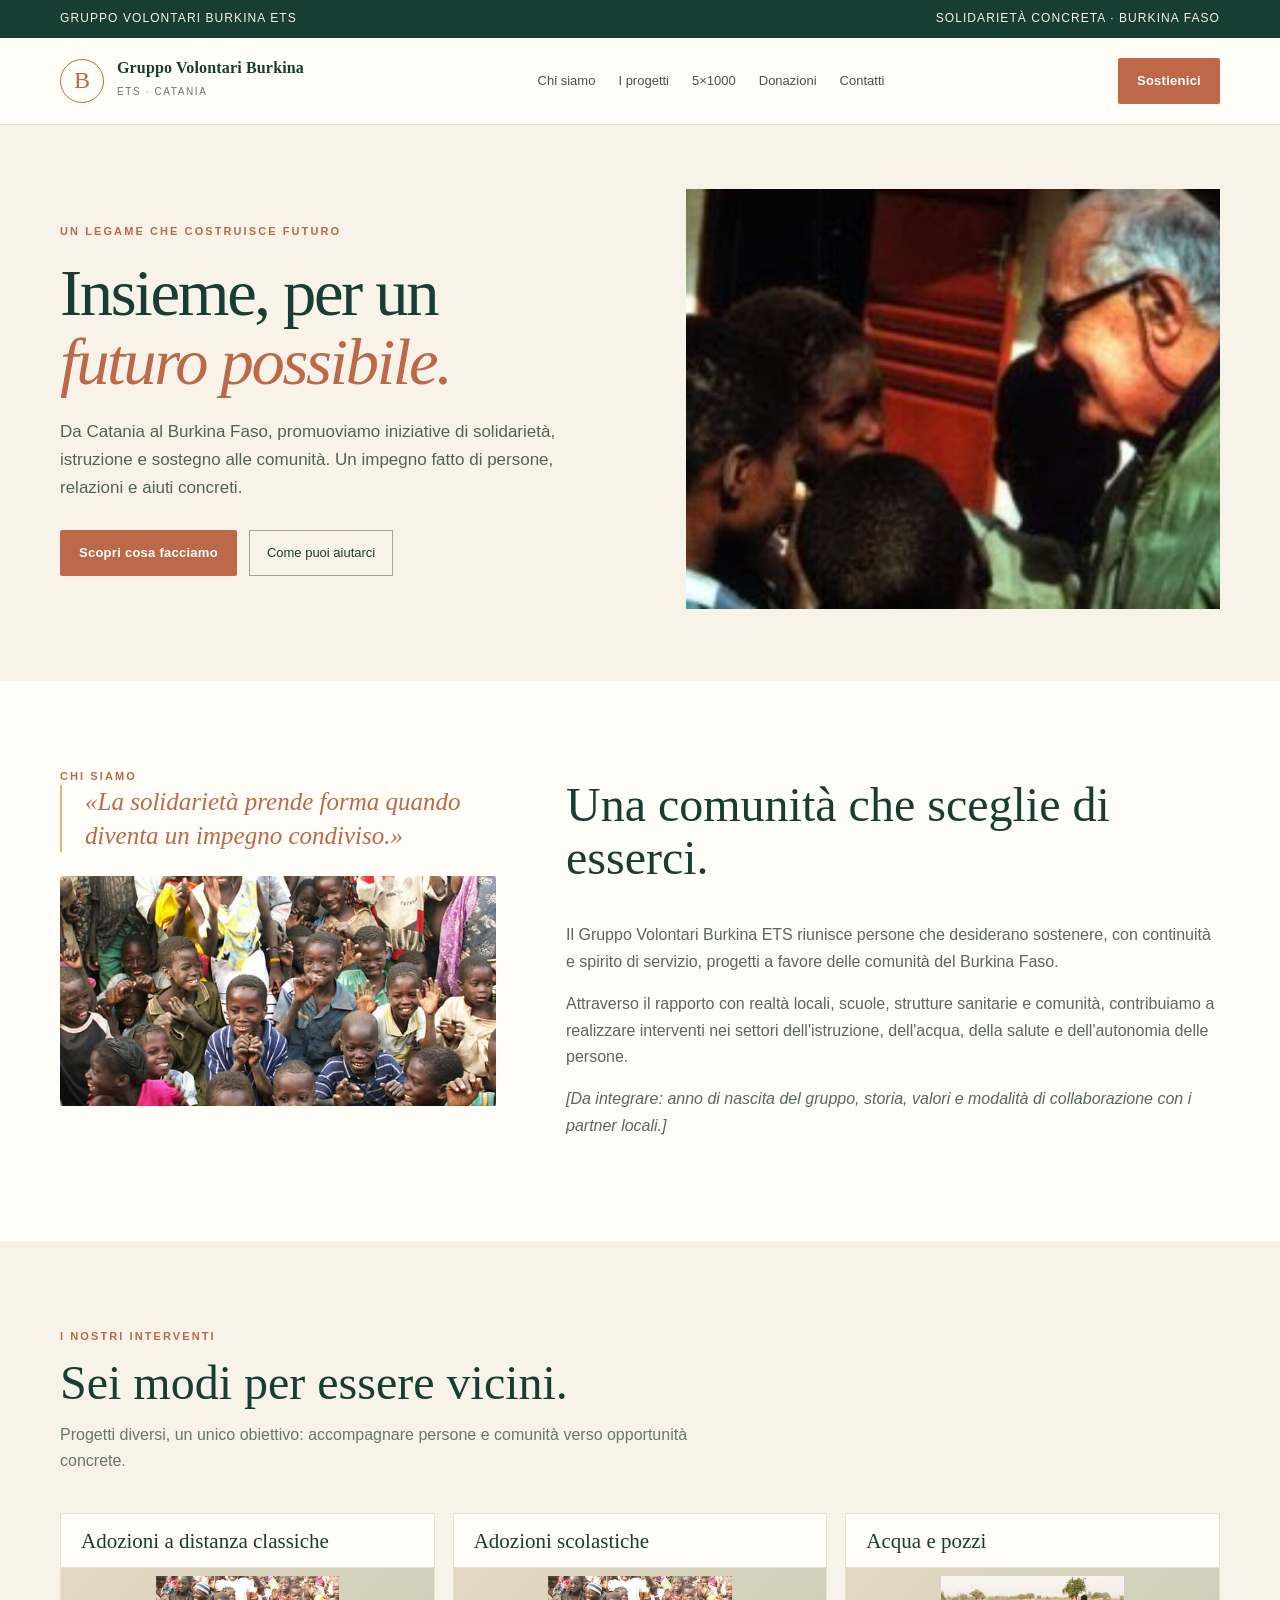
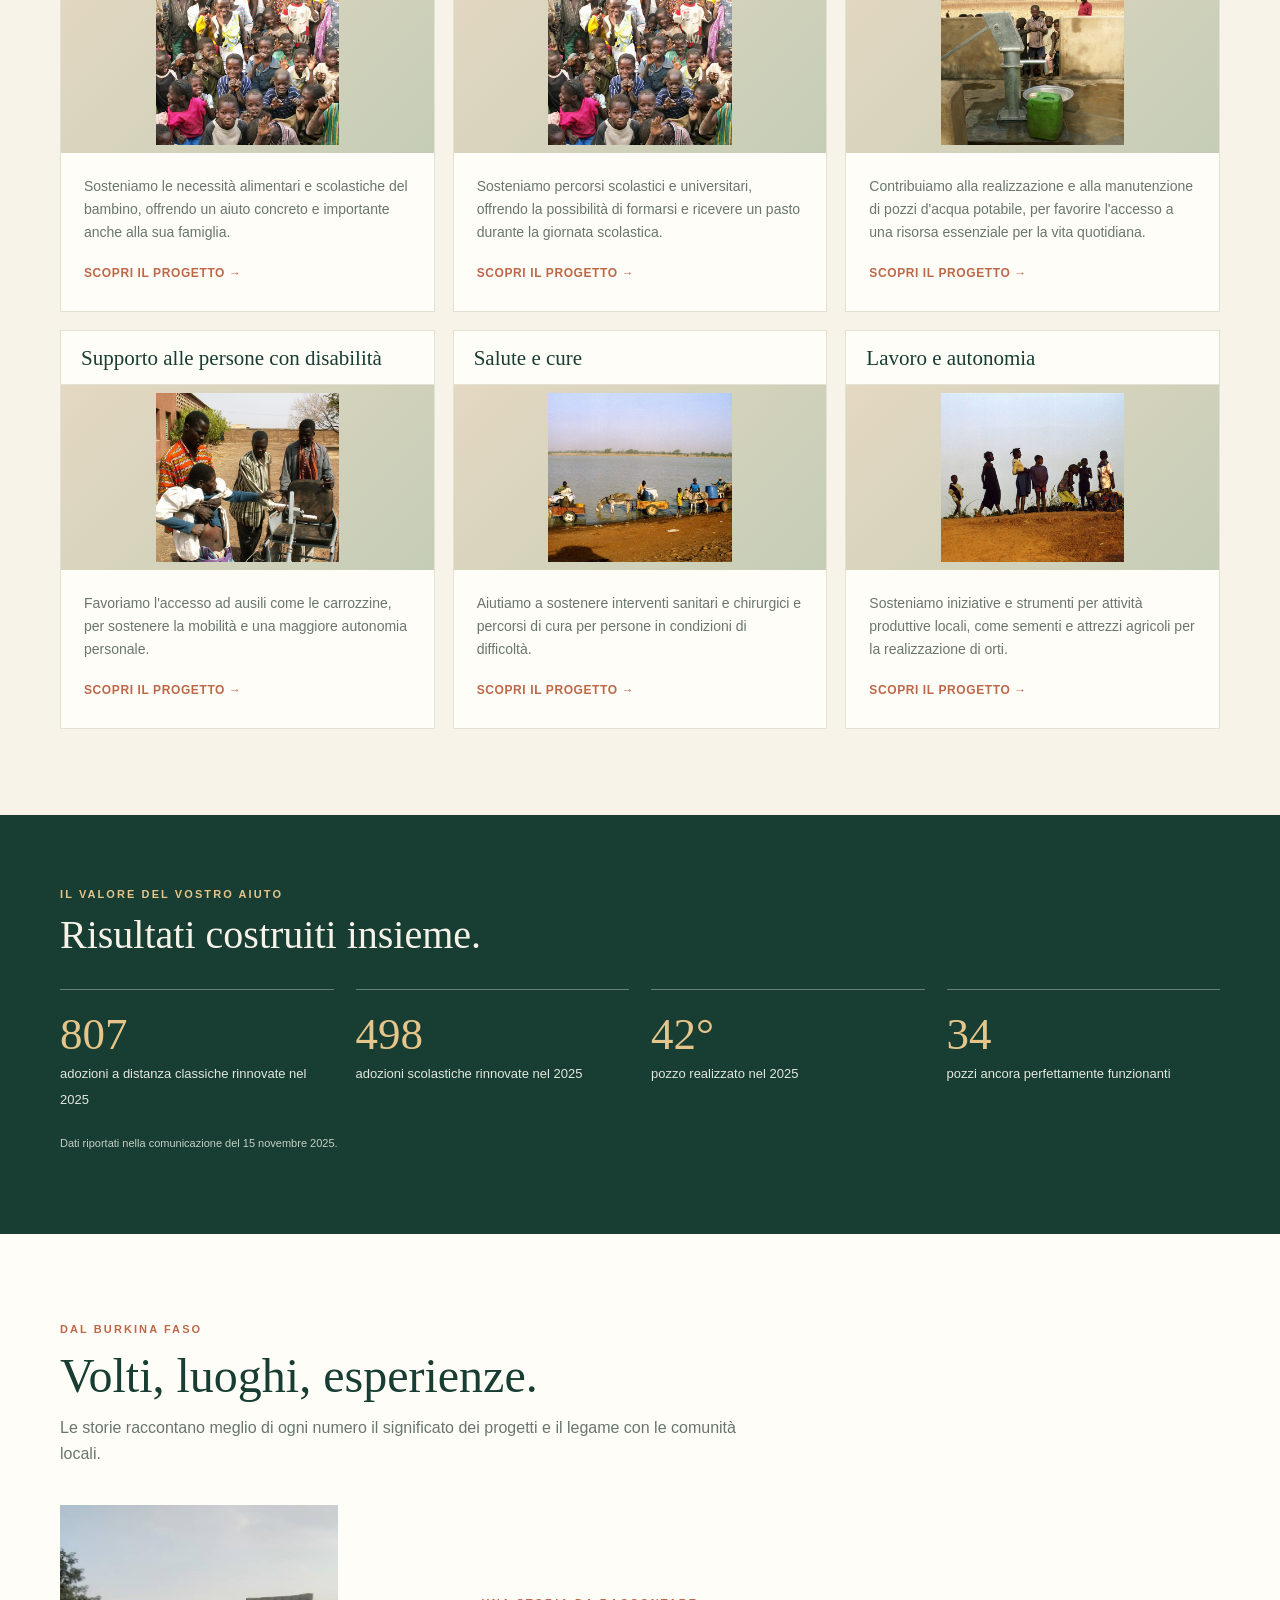
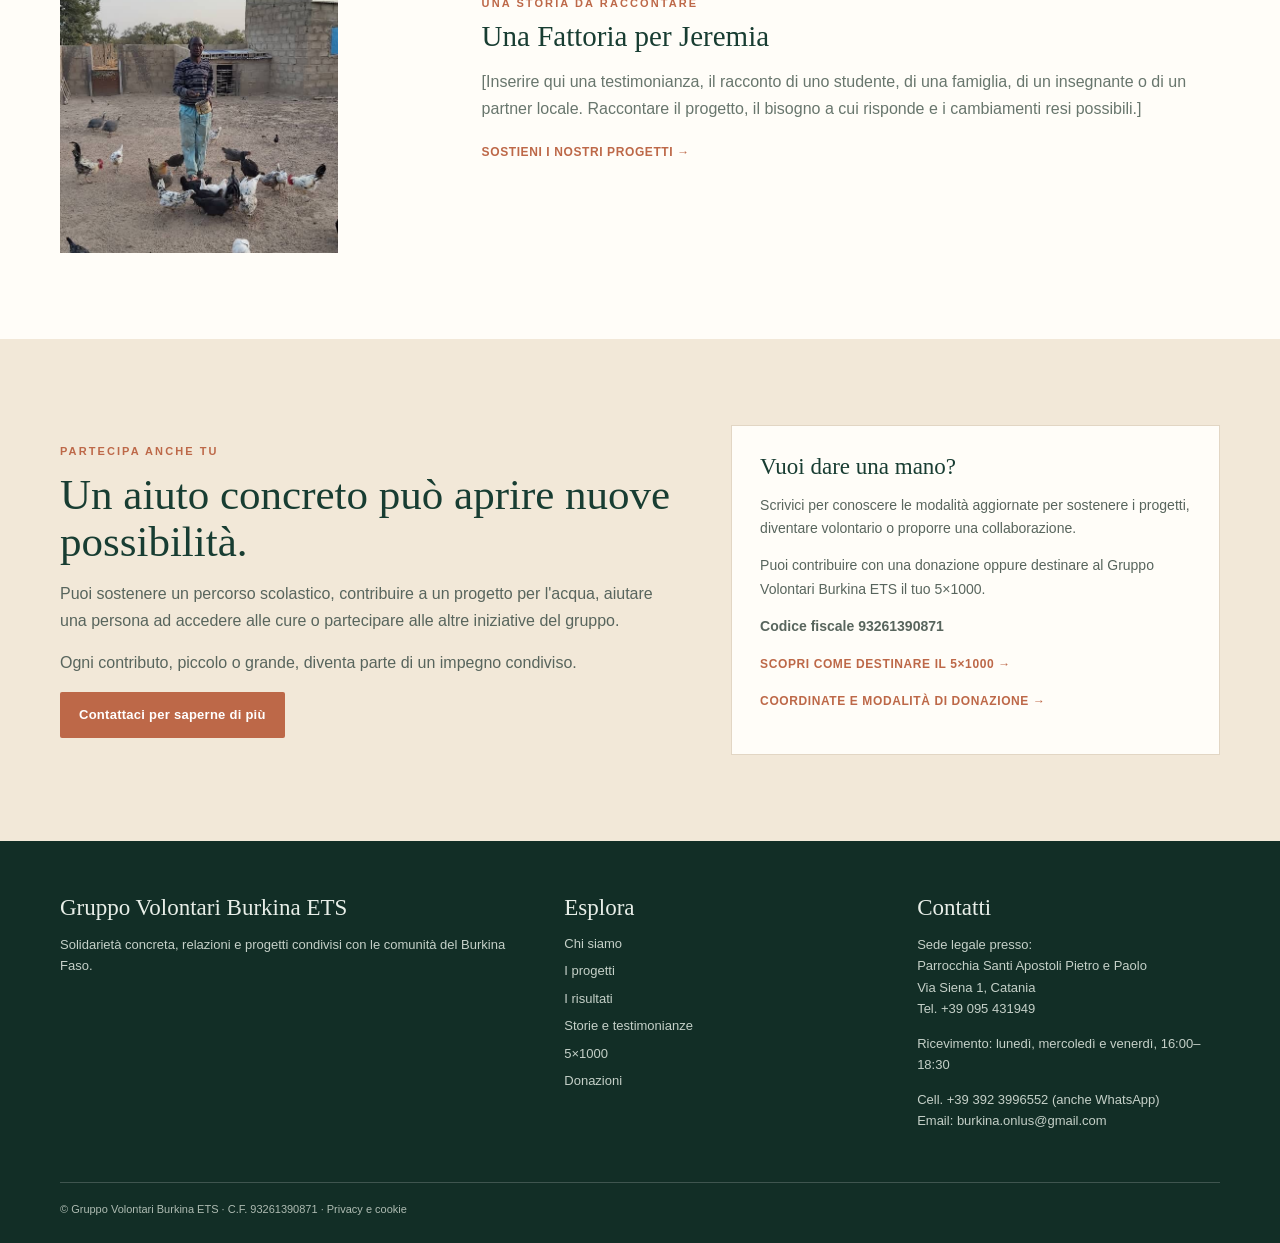
==== commit cb854fc2: "Manda a capo il nome della sede legale" ====
--- a/index.html
+++ b/index.html
@@ -60,6 +60,6 @@
 <footer id="contatti"><div class="wrap"><div class="foot-grid">
 <div><div class="foot-title">Gruppo Volontari Burkina ETS</div><p>Solidarietà concreta, relazioni e progetti condivisi con le comunità del Burkina Faso.</p></div>
 <div><div class="foot-title">Esplora</div><a href="#chi-siamo">Chi siamo</a><a href="#progetti">I progetti</a><a href="#risultati">I risultati</a><a href="#storie">Storie e testimonianze</a><a href="5x1000.html">5×1000</a><a href="donazioni.html">Donazioni</a></div>
-<div><div class="foot-title">Contatti</div><p>Sede legale presso: Parrocchia Santi Apostoli Pietro e Paolo<br>Via Siena 1, Catania<br>Tel. <a href="tel:+39095431949">+39 095 431949</a></p><p>Ricevimento: lunedì, mercoledì e venerdì, 16:00–18:30</p><p>Cell. <a href="tel:+393923996552">+39 392 3996552</a> (anche WhatsApp)<br>Email: <a href="mailto:burkina.onlus@gmail.com">burkina.onlus@gmail.com</a></p></div>
+<div><div class="foot-title">Contatti</div><p>Sede legale presso:<br>Parrocchia Santi Apostoli Pietro e Paolo<br>Via Siena 1, Catania<br>Tel. <a href="tel:+39095431949">+39 095 431949</a></p><p>Ricevimento: lunedì, mercoledì e venerdì, 16:00–18:30</p><p>Cell. <a href="tel:+393923996552">+39 392 3996552</a> (anche WhatsApp)<br>Email: <a href="mailto:burkina.onlus@gmail.com">burkina.onlus@gmail.com</a></p></div>
 </div><div class="copyright">© Gruppo Volontari Burkina ETS · C.F. 93261390871 · Privacy e cookie</div></div></footer>
 </body></html>
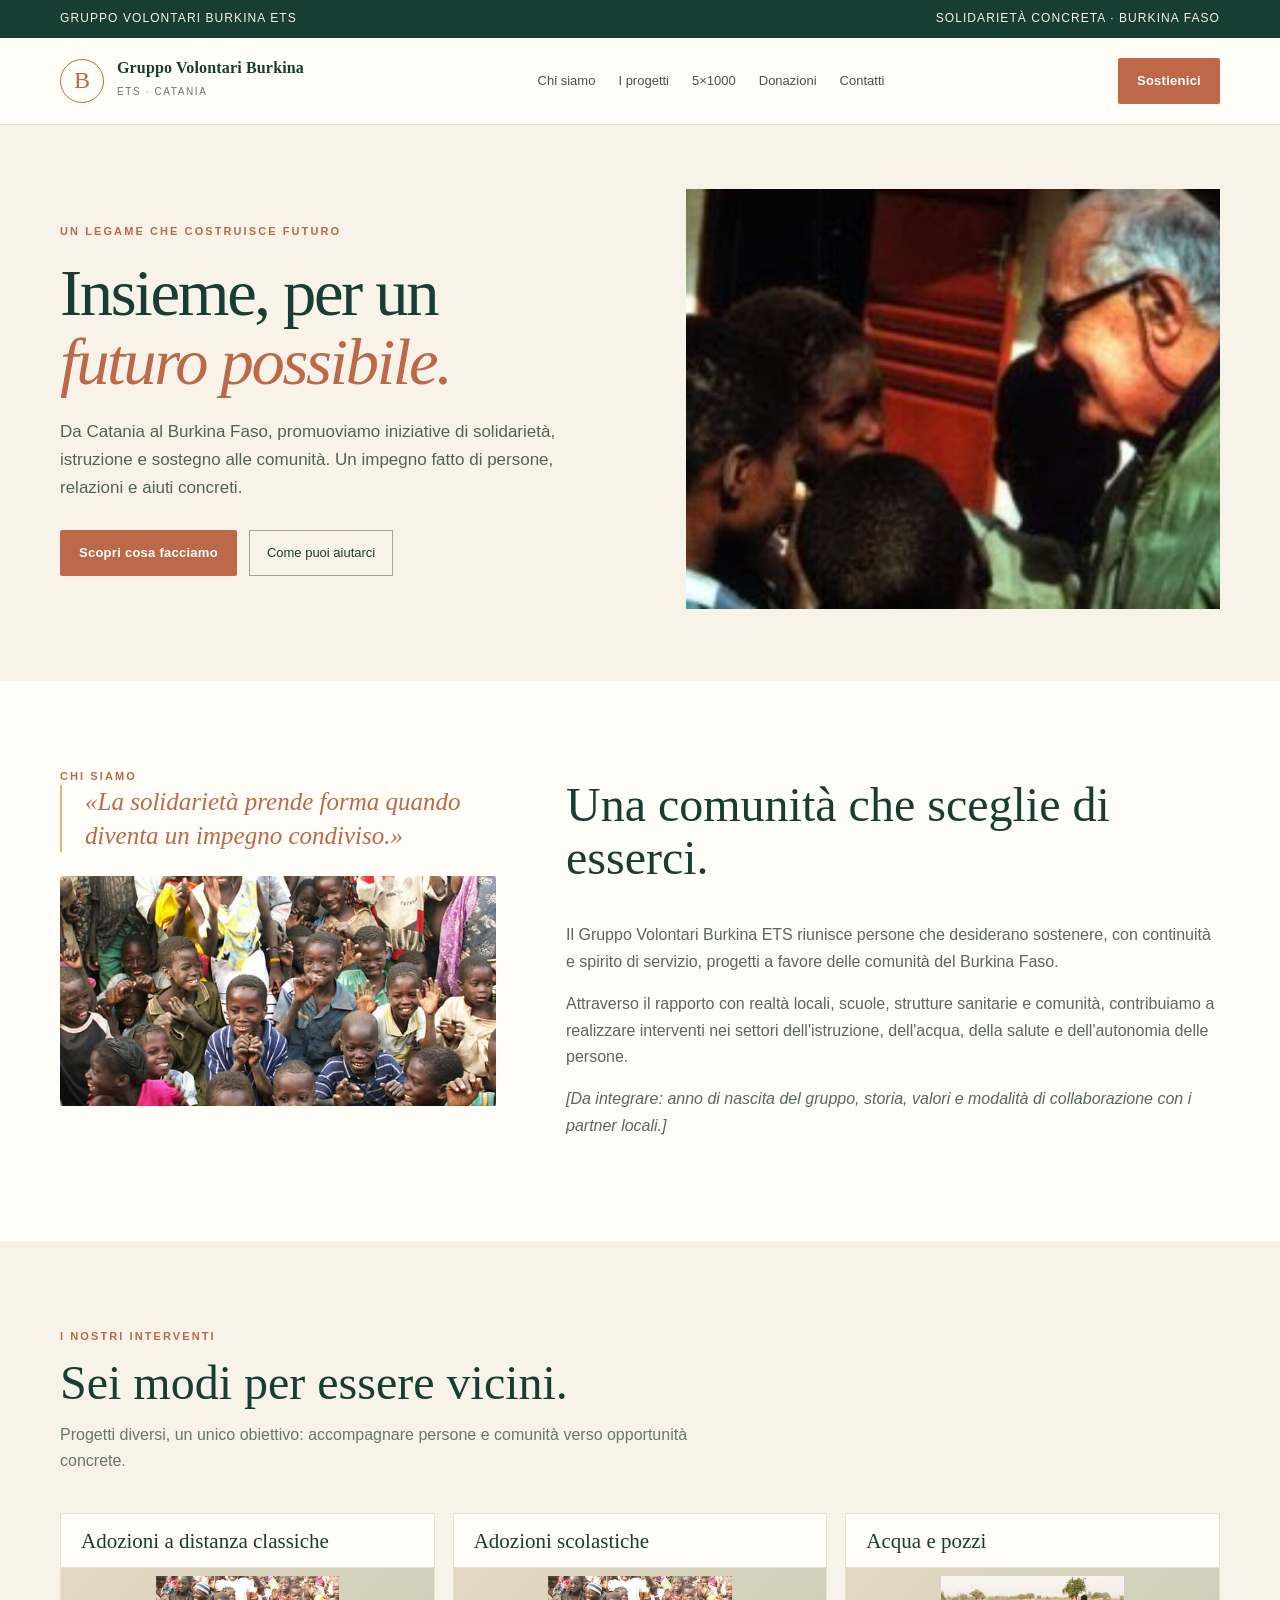
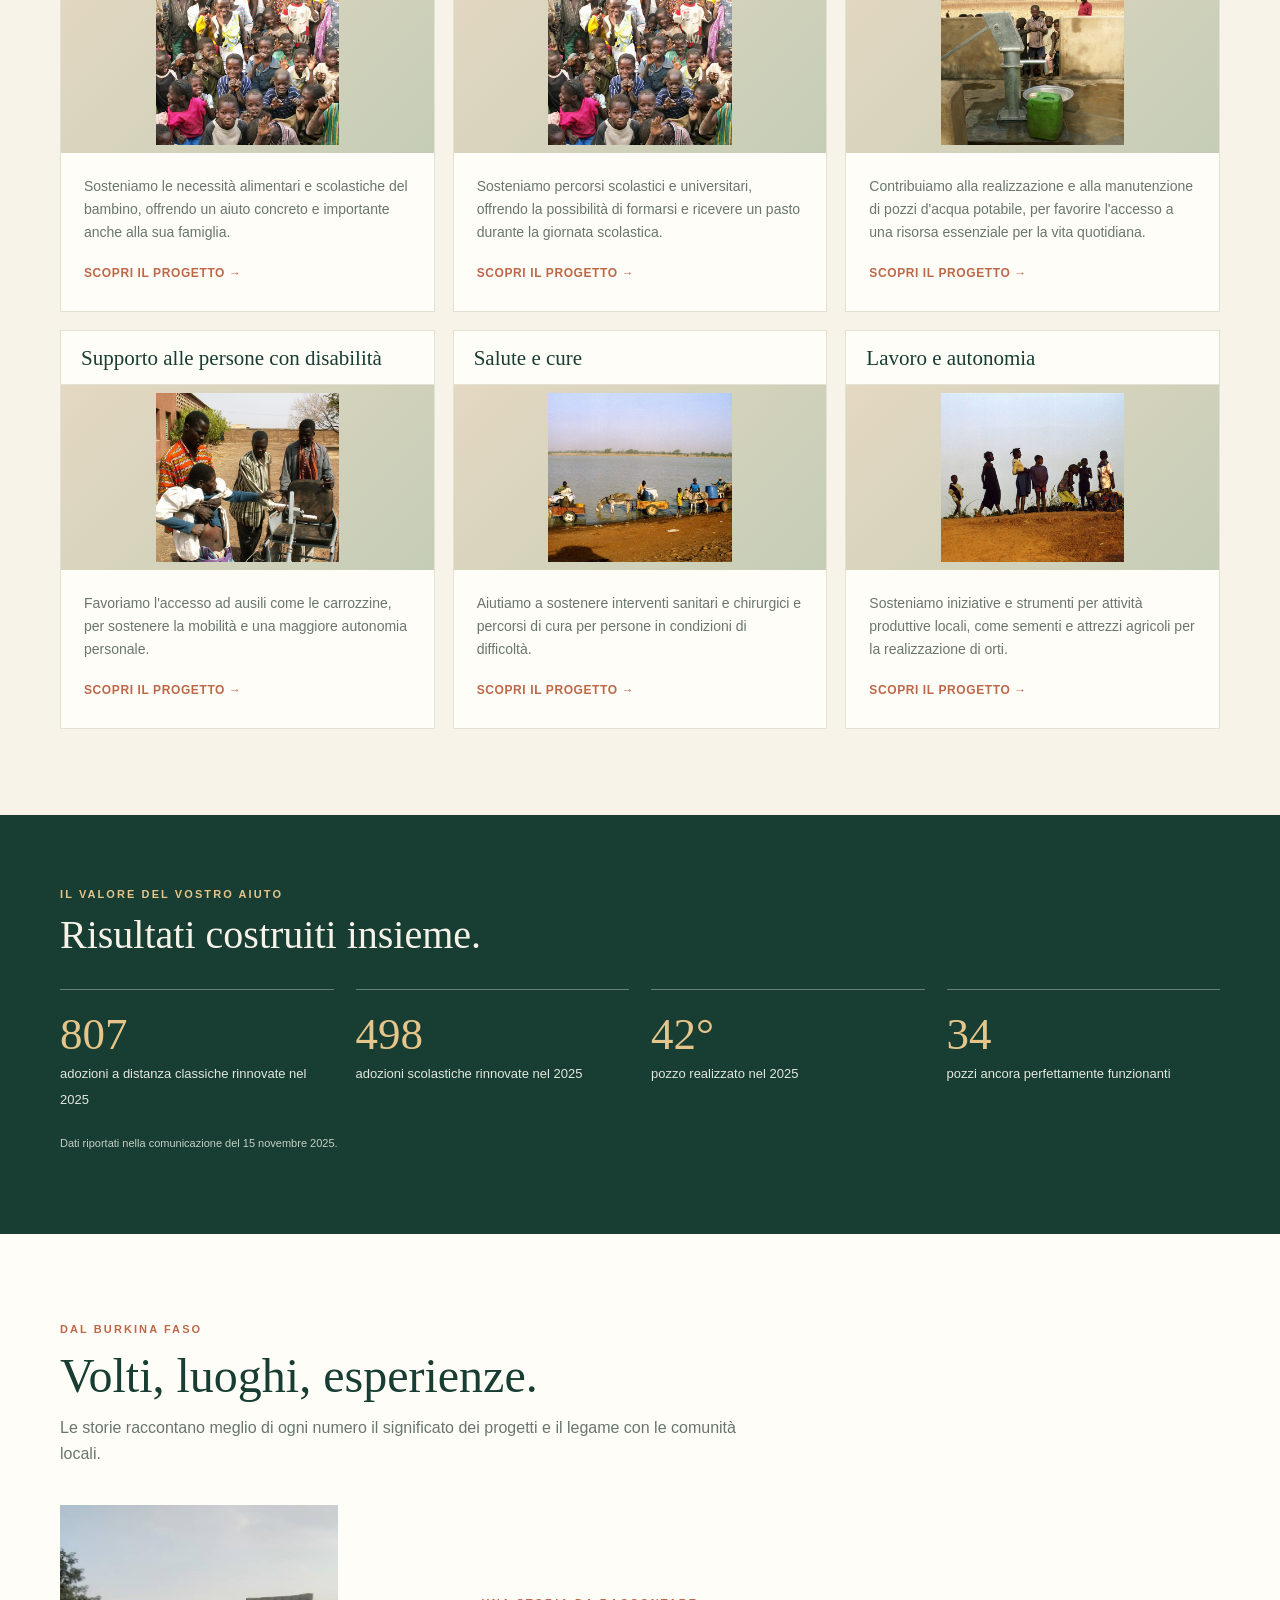
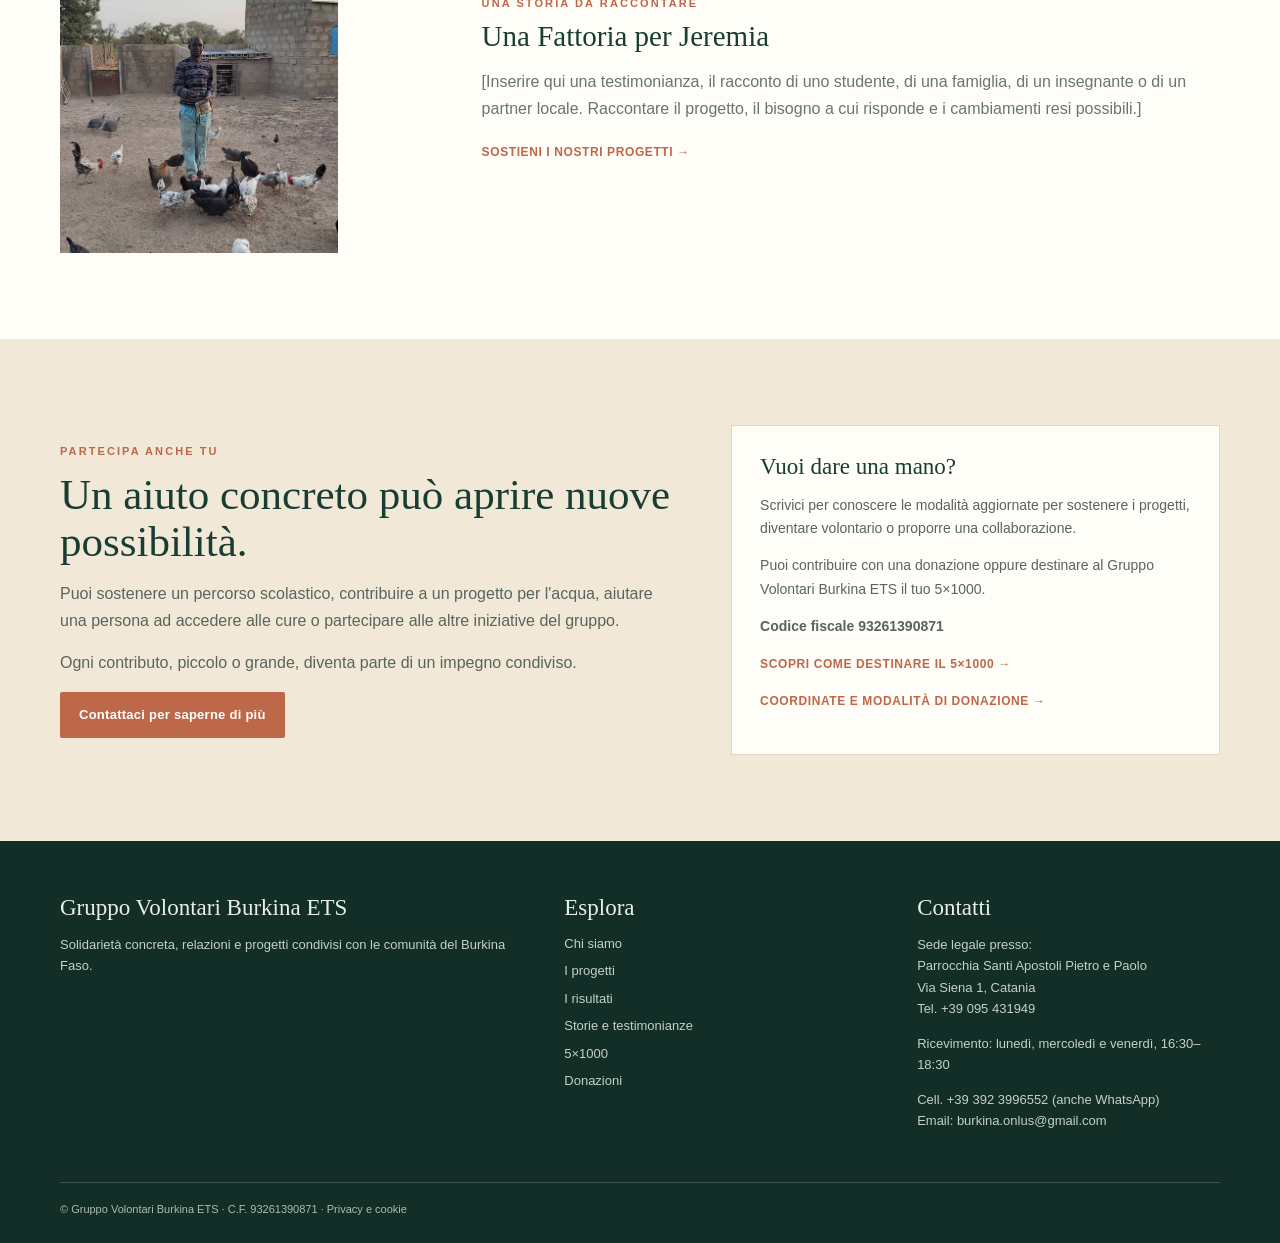
==== commit 3f825b3a: "Aggiorna orario di ricevimento a 16:30" ====
--- a/index.html
+++ b/index.html
@@ -60,6 +60,6 @@
 <footer id="contatti"><div class="wrap"><div class="foot-grid">
 <div><div class="foot-title">Gruppo Volontari Burkina ETS</div><p>Solidarietà concreta, relazioni e progetti condivisi con le comunità del Burkina Faso.</p></div>
 <div><div class="foot-title">Esplora</div><a href="#chi-siamo">Chi siamo</a><a href="#progetti">I progetti</a><a href="#risultati">I risultati</a><a href="#storie">Storie e testimonianze</a><a href="5x1000.html">5×1000</a><a href="donazioni.html">Donazioni</a></div>
-<div><div class="foot-title">Contatti</div><p>Sede legale presso:<br>Parrocchia Santi Apostoli Pietro e Paolo<br>Via Siena 1, Catania<br>Tel. <a href="tel:+39095431949">+39 095 431949</a></p><p>Ricevimento: lunedì, mercoledì e venerdì, 16:00–18:30</p><p>Cell. <a href="tel:+393923996552">+39 392 3996552</a> (anche WhatsApp)<br>Email: <a href="mailto:burkina.onlus@gmail.com">burkina.onlus@gmail.com</a></p></div>
+<div><div class="foot-title">Contatti</div><p>Sede legale presso:<br>Parrocchia Santi Apostoli Pietro e Paolo<br>Via Siena 1, Catania<br>Tel. <a href="tel:+39095431949">+39 095 431949</a></p><p>Ricevimento: lunedì, mercoledì e venerdì, 16:30–18:30</p><p>Cell. <a href="tel:+393923996552">+39 392 3996552</a> (anche WhatsApp)<br>Email: <a href="mailto:burkina.onlus@gmail.com">burkina.onlus@gmail.com</a></p></div>
 </div><div class="copyright">© Gruppo Volontari Burkina ETS · C.F. 93261390871 · Privacy e cookie</div></div></footer>
 </body></html>
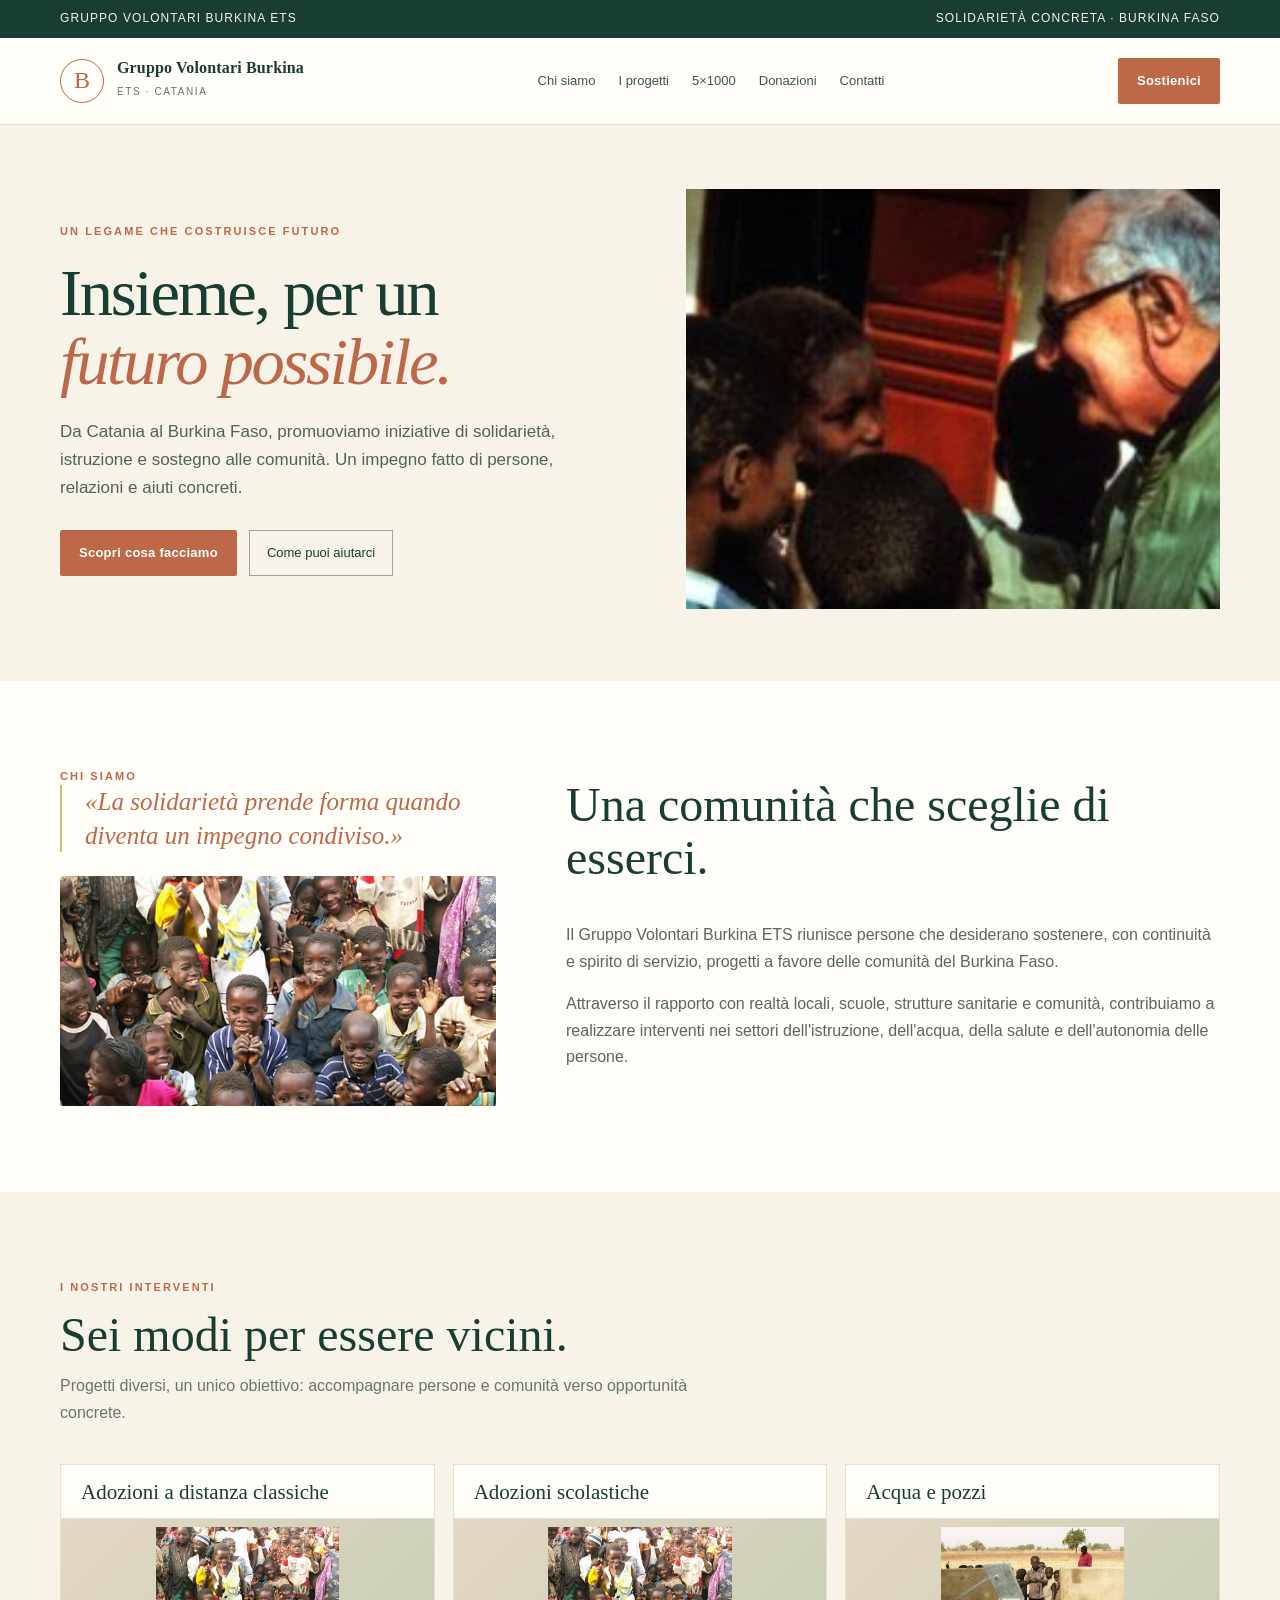
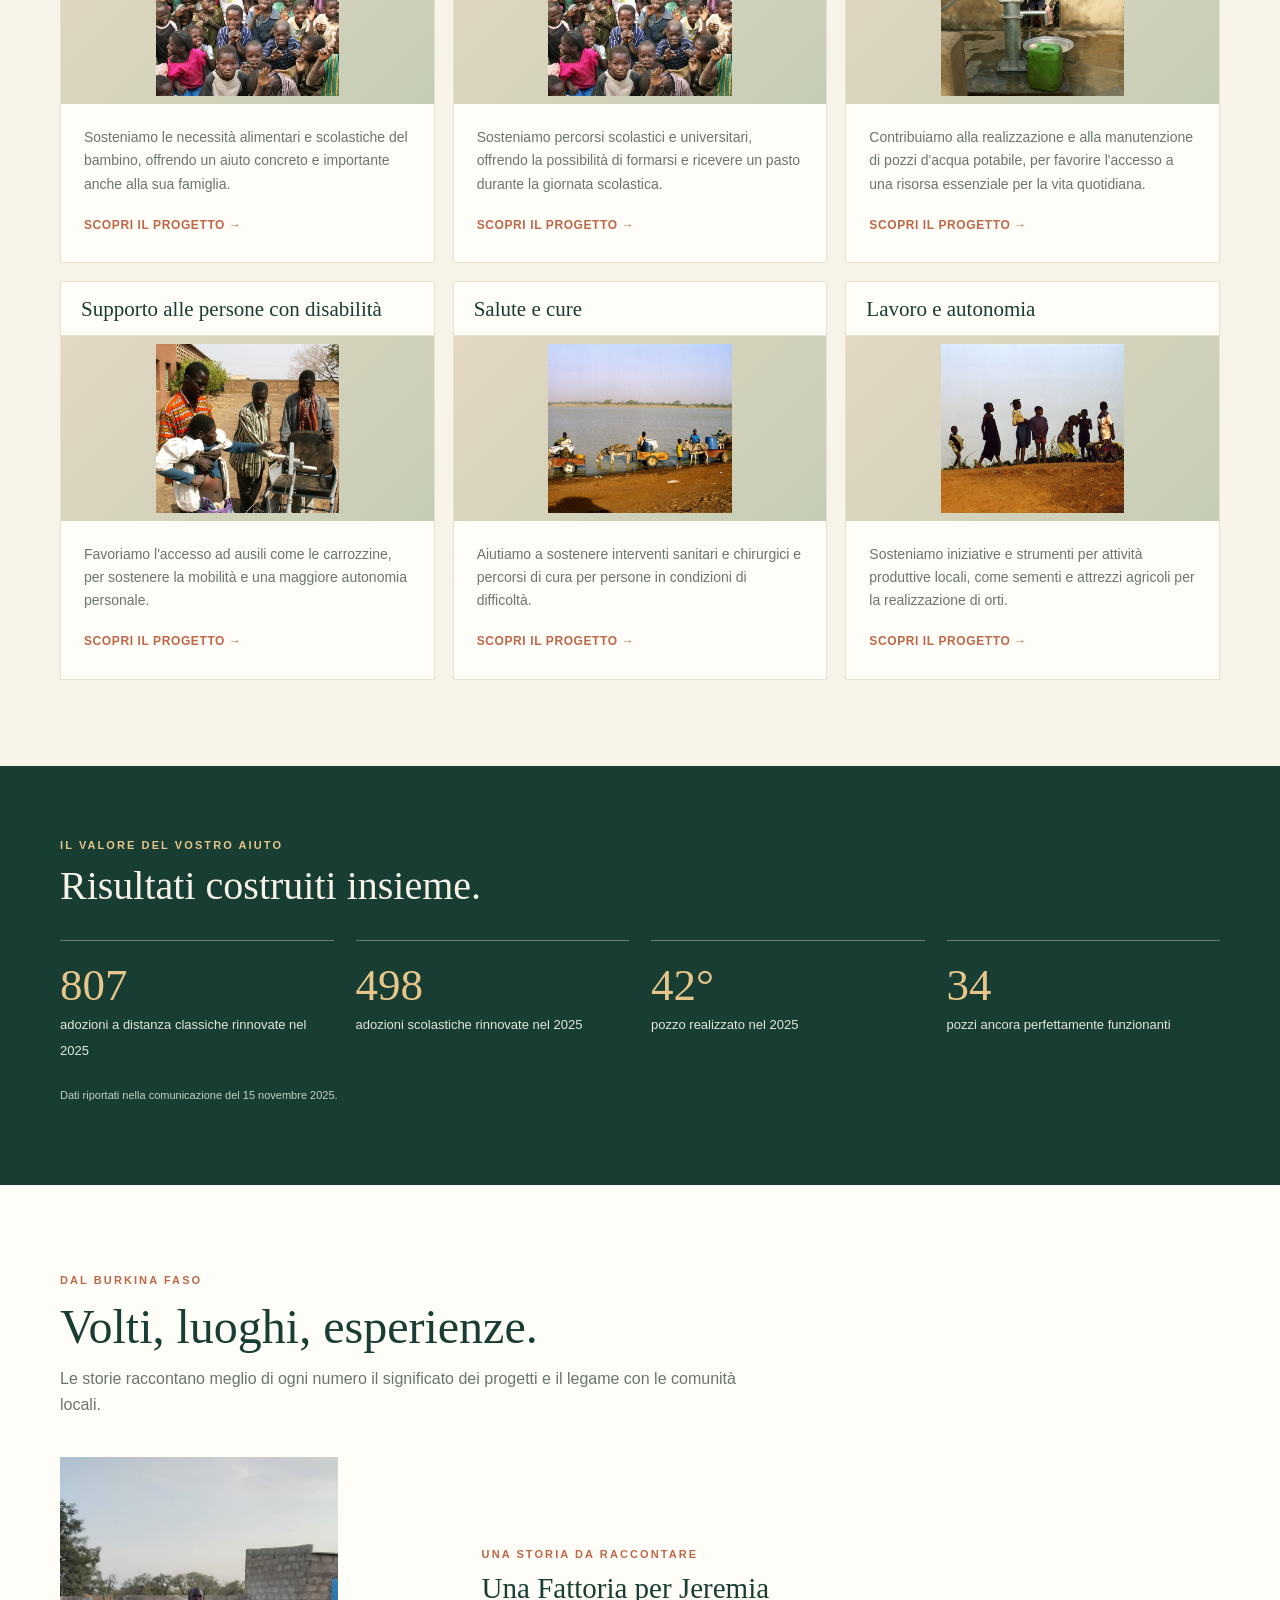
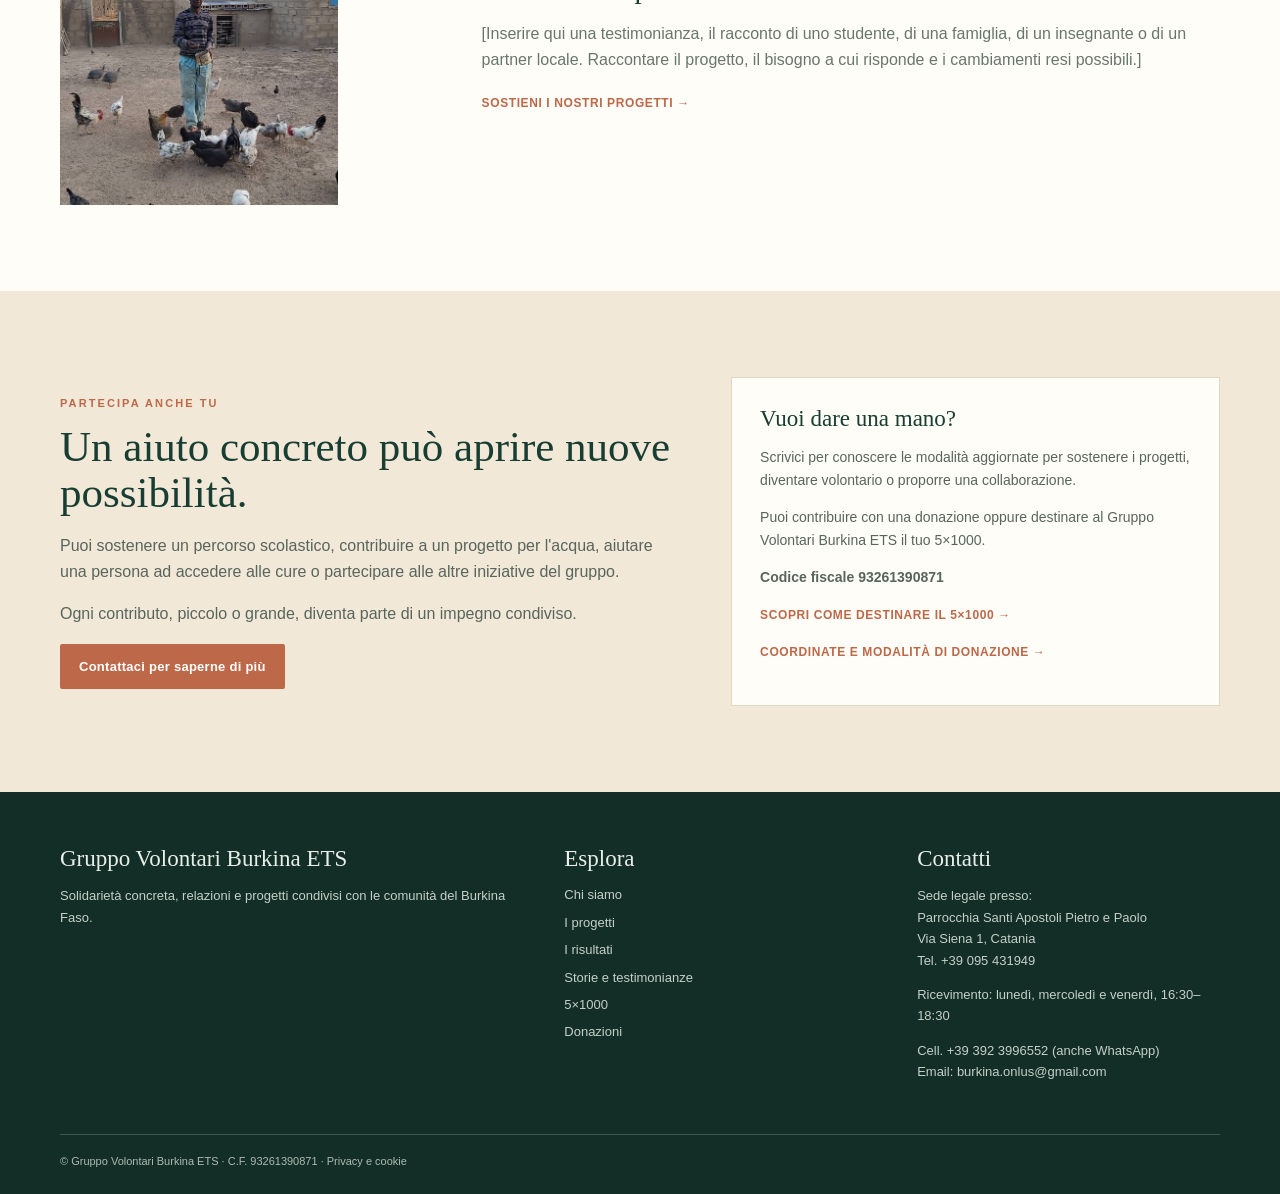
==== commit 64303348: "Rimuovi nota provvisoria dalla home" ====
--- a/index.html
+++ b/index.html
@@ -37,7 +37,7 @@
 <section class="section" id="chi-siamo"><div class="wrap intro">
 <div><div class="eyebrow">Chi siamo</div><div class="intro-quote">«La solidarietà prende forma quando diventa un impegno condiviso.»</div>
 <div style="margin-top:24px;width:100%;height:230px;max-height:230px;overflow:hidden"><img src="images/bambini.jpg" alt="Bambini del Burkina Faso" style="display:block;width:100%;height:100%;max-width:100%;max-height:100%;object-fit:cover;object-position:center;border-radius:2px"></div></div>
-<div class="intro-copy"><div class="section-head"><h2>Una comunità che sceglie di esserci.</h2></div><p>Il Gruppo Volontari Burkina ETS riunisce persone che desiderano sostenere, con continuità e spirito di servizio, progetti a favore delle comunità del Burkina Faso.</p><p>Attraverso il rapporto con realtà locali, scuole, strutture sanitarie e comunità, contribuiamo a realizzare interventi nei settori dell'istruzione, dell'acqua, della salute e dell'autonomia delle persone.</p><p><em>[Da integrare: anno di nascita del gruppo, storia, valori e modalità di collaborazione con i partner locali.]</em></p></div>
+<div class="intro-copy"><div class="section-head"><h2>Una comunità che sceglie di esserci.</h2></div><p>Il Gruppo Volontari Burkina ETS riunisce persone che desiderano sostenere, con continuità e spirito di servizio, progetti a favore delle comunità del Burkina Faso.</p><p>Attraverso il rapporto con realtà locali, scuole, strutture sanitarie e comunità, contribuiamo a realizzare interventi nei settori dell'istruzione, dell'acqua, della salute e dell'autonomia delle persone.</p></div>
 </div></section>
 <section class="section projects" id="progetti"><div class="wrap"><div class="section-head"><div class="eyebrow">I nostri interventi</div><h2>Sei modi per essere vicini.</h2><p>Progetti diversi, un unico obiettivo: accompagnare persone e comunità verso opportunità concrete.</p></div>
 <div class="cards">
